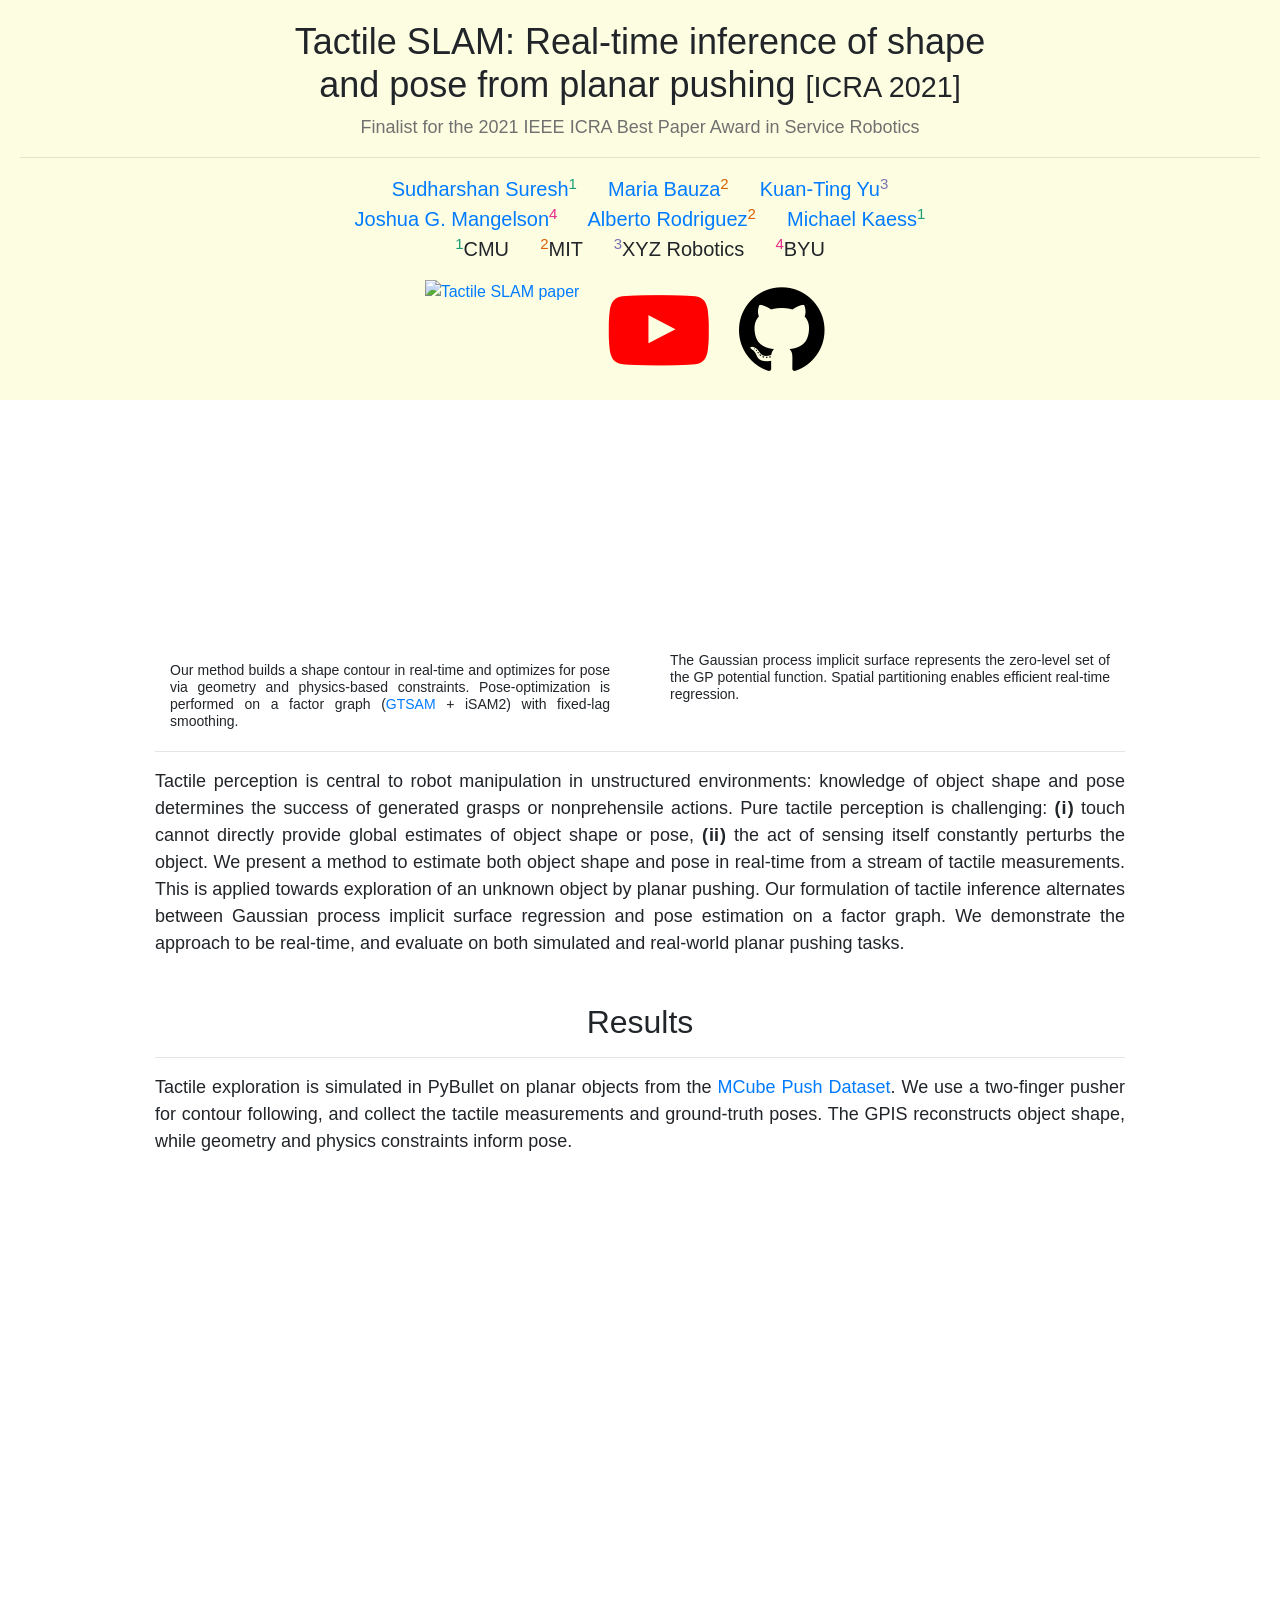
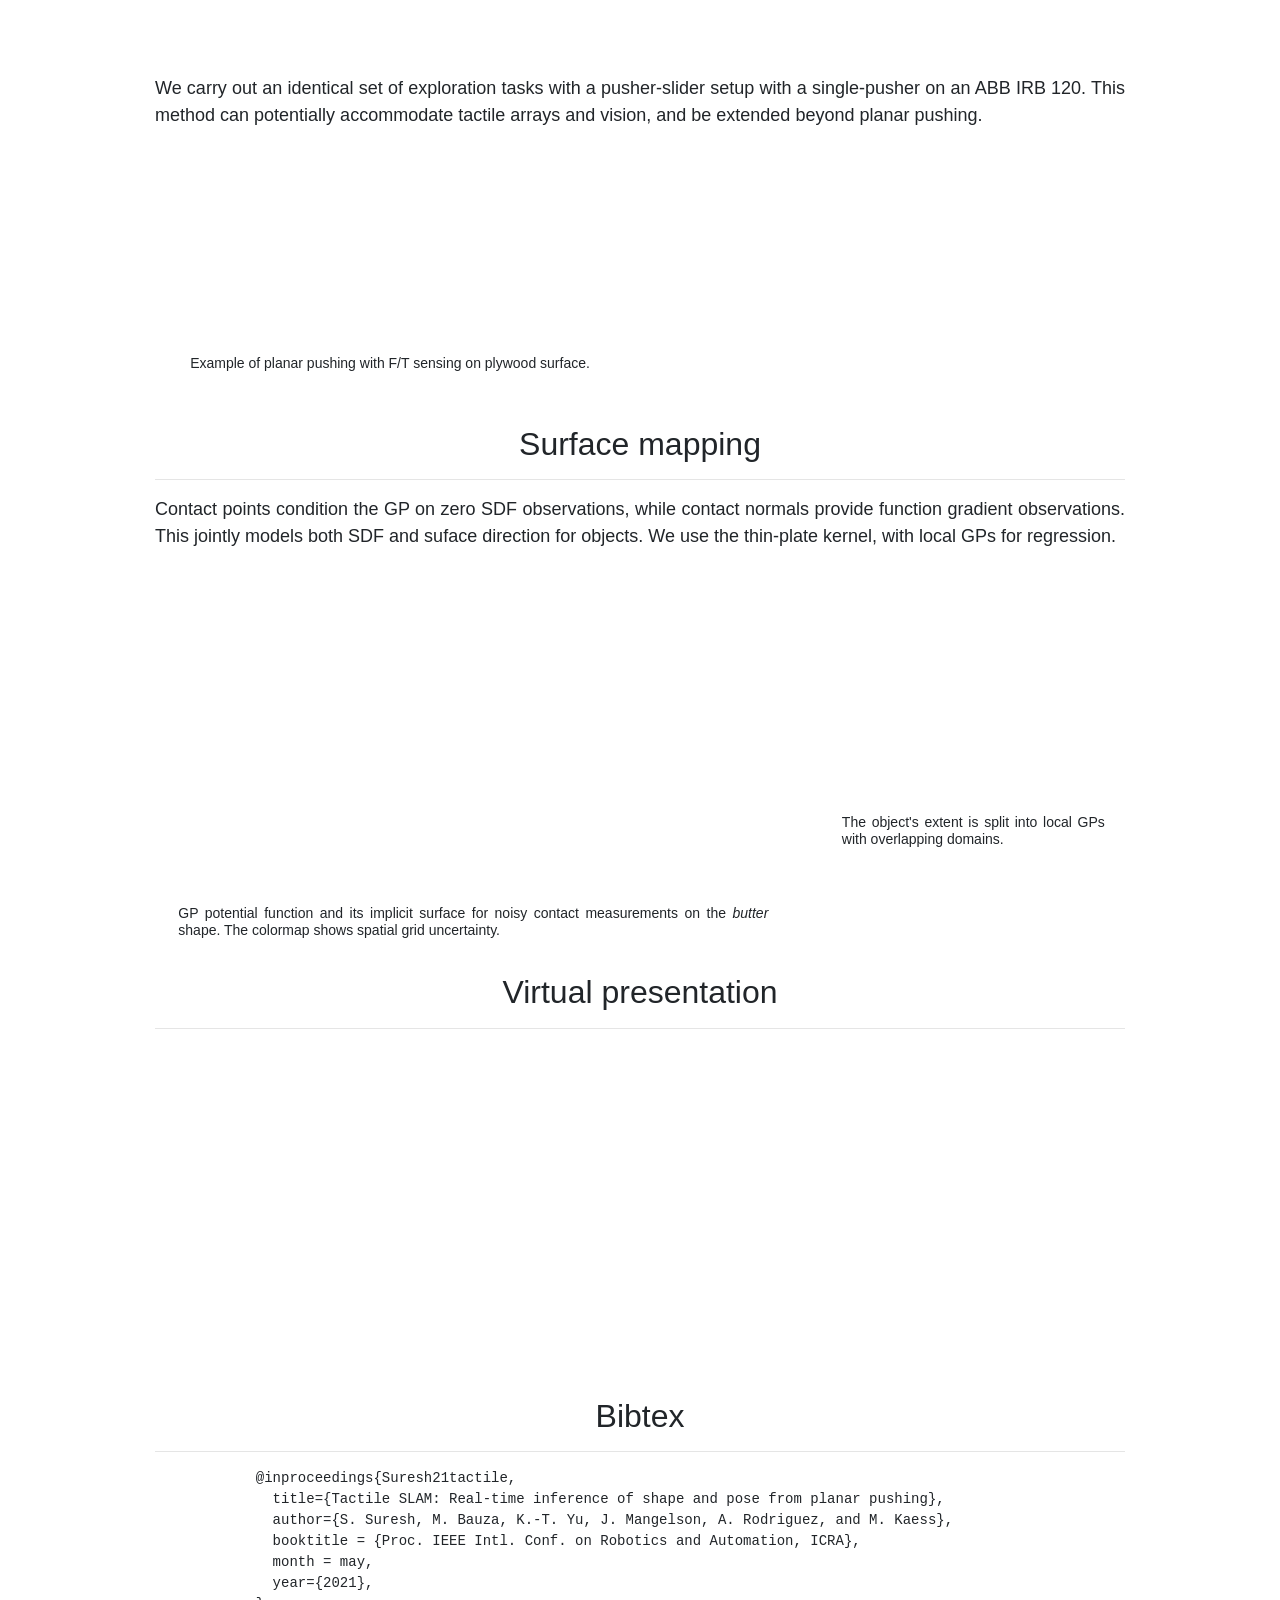
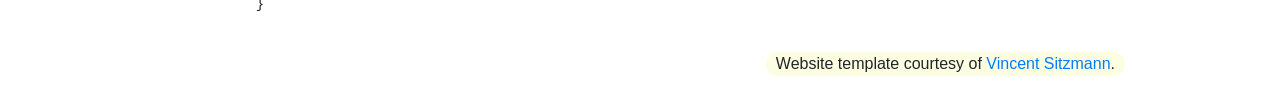
==== shape-map/index.html @ 570a45e3 "working on shape map website" ====
<!DOCTYPE html>
<html lang="en">
    
<!-- remove after done debugging!!!! -->
<!-- <meta http-equiv="refresh" content="1" > -->
<!-- remove after done debugging!!!! -->
<head>
    <meta charset="utf-8">
    <meta http-equiv="X-UA-Compatible" content="IE=edge">
    <meta name="viewport" content="width=device-width, initial-scale=1">
    <meta name="description"
          content="Tactile SLAM: Real-time inference of shape and pose from planar pushing">
    <meta name="author" content="Sudharshan Suresh, Maria Bauza, Kuan-Ting Yu, Joshua G Mangelson, Alberto Rodriguez, Michael Kaess">

    <title>Tactile SLAM: Real-time inference of shape <br/> and pose from planar pushing</title>

    <!-- Bootstrap core CSS -->
    <link rel="stylesheet" href="https://maxcdn.bootstrapcdn.com/bootstrap/4.0.0/css/bootstrap.min.css"
          integrity="sha384-Gn5384xqQ1aoWXA+058RXPxPg6fy4IWvTNh0E263XmFcJlSAwiGgFAW/dAiS6JXm" crossorigin="anonymous">

    <!-- Custom styles for this template -->
    <link href="style_tweaks.css" rel="stylesheet">
    <!-- Load logo stylesheets --> 
    <link rel="stylesheet" href="https://cdnjs.cloudflare.com/ajax/libs/font-awesome/4.7.0/css/font-awesome.min.css">
</head>

<body>
<div class="jumbotron jumbotron-fluid">
    <div class="container"></div>
    <h2>Tactile SLAM: Real-time inference of shape <br/> and pose from planar pushing <small>[ICRA 2021]</small></h2>
    <h2> <small> </small></h2>
    <p align="center">
        <font size="4"><font color=#707070>Finalist for the 2021 IEEE ICRA Best Paper Award in Service Robotics</font>  </font>
      </p>
    <hr>
    <p class="authors">
        <a href="http://www.cs.cmu.edu/~sudhars1/"> Sudharshan Suresh<sup><span style="color:#1b9e77">1</span></sup></a> &emsp;
        <a href="http://web.mit.edu/bauza/www/"> Maria Bauza<sup><span style="color:#d95f02">2</span></sup></a> &emsp;
        <a href="https://people.csail.mit.edu/peterkty/"> Kuan-Ting Yu<sup><span style="color:#7570b3">3</span></sup></a> <br>
        <a href="https://ece.byu.edu/directory/josh-mangelson"> Joshua G. Mangelson<sup><span style="color:#e7298a">4</span></sup></a> &emsp;
        <a href="https://meche.mit.edu/people/faculty/ALBERTOR@MIT.EDU"> Alberto Rodriguez<sup><span style="color:#d95f02">2</span></sup></a> &emsp;
        <a href="(http://www.cs.cmu.edu/~kaess/"> Michael Kaess<sup><span style="color:#1b9e77">1</span></sup></a>
        <br>
        <sup><span style="color:#1b9e77">1</span></sup>CMU &emsp; <sup><span style="color:#d95f02">2</span></sup>MIT &emsp; <sup><span style="color:#7570b3">3</span></sup>XYZ Robotics &emsp; <sup><span style="color:#e7298a">4</span></sup>BYU
    </p>
    <!-- Preamble: Paper sprite, youtube link, and code link -->
    <div class="btn-group" role="group" aria-label="Top menu">
        <a href="https://arxiv.org/abs/2011.07044" title="Paper" target="_blank">
        <img src="https://drive.google.com/uc?export=download&id=1rITrdnnXYSGmLQeQiPqD73hQE38DTWJv" alt="Tactile SLAM paper" height="100" align="left" style="margin: 0px 30px 0px 0px"/>
        </a>
    
        <a href="https://youtu.be/77VnwArHOhk" title="YouTube video" target="_blank">
        <i class="fa fa-youtube-play" style="font-size:100px;color:red; margin: 0px 30px 0px 0px" ></i>
        </a>
    
        <a href="https://github.com/suddhu/gpis-touch-public" title="Github repo" target="_blank">
        <i class="fa fa-github" style="font-size:100px;color:black; margin: 0px 30px 0px 0px" aria-hidden="true"></i>
        </a>
    </div>
</div>

<div class="container">
    <a href="#intro"></a>
    <div class="row align-items-center">
        <div class="col-md-6 padding-0">
            <video width="90%" autoplay muted loop class="center">
                <source src="media/fac_graph_animation.m4v" type='video/mp4'>
            </video>
            <div class="caption center">
                Our method builds a shape contour in real-time and optimizes for pose via geometry and physics-based constraints. Pose-optimization is performed on a factor graph (<a href="https://gtsam.org/" title="GTSAM" target="_blank">GTSAM</a> + iSAM2) with fixed-lag smoothing. 
            </div>
        </div>
        <div class="col-md-6 padding-0">
            <video width="75%" autoplay muted loop class="center">
                <source src="media/gpis_animation.mp4" type='video/mp4'>
            </video>
            <div class="caption center">
                The Gaussian process implicit surface represents the zero-level set of the GP potential function. Spatial partitioning enables efficient real-time regression.
            </div>
        </div>
    </div>
    <hr>
    <p>
        Tactile perception is central to robot manipulation in unstructured environments: knowledge of object shape and pose determines the success of generated grasps or nonprehensile actions.
        Pure tactile perception is challenging: <b>(&#8202;i&#8202;)</b> touch cannot directly provide global estimates of object shape or pose, <b>(&#8202;ii&#8202;)</b> the act of sensing itself constantly perturbs the object. We present a method to estimate both object shape and pose in real-time from a stream of tactile measurements. This is applied towards exploration of an unknown object by planar pushing. Our formulation of tactile inference alternates between Gaussian process implicit surface regression and pose estimation on a factor graph. We demonstrate the approach to be real-time, and evaluate on both simulated and real-world planar pushing tasks.
    </p>

    <a href="#results"></a>
    <div class="section">
        <h2>Results</h2>
        <hr>

        <p>
            Tactile exploration is simulated in PyBullet on planar objects from the <a href="http://web.mit.edu/mcube/push-dataset/" title="Push dataset" target="_blank">MCube Push Dataset</a>. We use a two-finger pusher for contour following, and collect the tactile measurements and ground-truth poses. The GPIS reconstructs object shape, while geometry and physics constraints inform pose. 
        </p>
        <div class="container">
            <div class="row align-items-center hover-box">
                <video width="99%" onmouseover="this.play()" onmouseout="this.pause()" muted loop class="hover-video">
                <source src="media/sim-experiments.mp4" type='video/mp4'>
                </video>
            </div>
        </div>

        <br>
        <p>
            We carry out an identical set of exploration tasks with a pusher-slider setup with a single-pusher on an ABB IRB 120. This method can potentially accommodate tactile arrays and vision, and be extended beyond planar pushing. 
        </p>

        <div class="row align-items-center">
            <div class="col-md-6 padding-0">
                <video width="75%" muted autoplay loop class="center">
                    <source src="media/real-setup.mp4" type='video/mp4'>
                </video>
                <div class="caption center" align="center">
                    Example of planar pushing with F/T sensing on plywood surface. 
                </div>
            </div>
            <div class="col-md-6 padding-0 hover-box">
                <video width="100%" onmouseover="this.play()" onmouseout="this.pause()"  muted loop class="center hover-video">
                    <source src="media/rect-real-data-result.mp4" type='video/mp4'>
                </video>
            </div>
        </div>

    </div>

    <a href="#mapping"></a>
    <div class="section">
        <h2>Surface mapping</h2>
        <hr>
        <p>
            Contact points condition the GP on zero SDF observations, while contact normals provide function gradient observations. This jointly models both SDF and suface direction for objects. We use the thin-plate kernel, with local GPs for regression. 
        </p>
        <div class="row align-items-center">
            <div class="col-md-8 padding-0 hover-box">
                <video width="100%" onmouseover="this.play()" onmouseout="this.pause()"  muted loop class="center hover-video">
                    <source src="media/butter_horizontal.mp4" type='video/mp4'>
                </video>
                <div class="caption center">
                    GP potential function and its implicit surface for noisy contact measurements on the <i>butter</i> shape. The colormap shows spatial grid uncertainty. 
                </div>
            </div>
            <div class="col-md-4 padding-10">
                <video width="100%" muted autoplay loop class="center">
                    <source src="media/local_gp_animation.m4v" type='video/mp4'>
                </video>
                <div class="caption center">
                    The object's extent is split into local GPs with overlapping domains.
                </div>
            </div>
        </div>
    </div>
    
    <a href="#video"></a>
    <div class="section">
        <h2>Virtual presentation</h2>
        <hr>
        <div align="center">
            <iframe width="560" height="315" src="https://www.youtube.com/embed/77VnwArHOhk" title="YouTube video player" frameborder="0" allow="accelerometer; autoplay; clipboard-write; encrypted-media; gyroscope; picture-in-picture" allowfullscreen></iframe>
        </div>
    </div>  

    <a href="#bib"></a>
    <div class="section">
        <h2>Bibtex</h2>
        <hr>
        <pre>
            @inproceedings{Suresh21tactile,
              title={Tactile SLAM: Real-time inference of shape and pose from planar pushing}, 
              author={S. Suresh, M. Bauza, K.-T. Yu, J. Mangelson, A. Rodriguez, and M. Kaess},
              booktitle = {Proc. IEEE Intl. Conf. on Robotics and Automation, ICRA},
              month = may,
              year={2021},
            }
        </pre>
    </div>

    <footer>
        Website template courtesy of <a href="http://web.stanford.edu/~sitzmann/">Vincent Sitzmann</a>.
    </footer>
    <p>&nbsp;</p> 
</div>


<!-- https://getbootstrap.com/docs/4.5/getting-started/introduction/ -->
<script src="https://code.jquery.com/jquery-3.5.1.slim.min.js"
        integrity="sha384-DfXdz2htPH0lsSSs5nCTpuj/zy4C+OGpamoFVy38MVBnE+IbbVYUew+OrCXaRkfj"
        crossorigin="anonymous"></script>
<script src="https://cdn.jsdelivr.net/npm/popper.js@1.16.0/dist/umd/popper.min.js"
        integrity="sha384-Q6E9RHvbIyZFJoft+2mJbHaEWldlvI9IOYy5n3zV9zzTtmI3UksdQRVvoxMfooAo"
        crossorigin="anonymous"></script>
<script src="https://stackpath.bootstrapcdn.com/bootstrap/4.5.0/js/bootstrap.min.js"
        integrity="sha384-OgVRvuATP1z7JjHLkuOU7Xw704+h835Lr+6QL9UvYjZE3Ipu6Tp75j7Bh/kR0JKI"
        crossorigin="anonymous"></script>

</body>
</html>
---- shape-map/style_tweaks.css ----
/*
 * Style tweaks
 * --------------------------------------------------
 */
 html,
 body {
   overflow-x: hidden;  /*Prevent scroll on narrow devices */
   padding-top: 0px;
     text-align: justify;
 }
 footer {
   padding: 0px 10px 0px 10px;
   font-size: 16px;
   float: right;
   background-color:#fdfee1 !important;
   border-radius: 25px;
 }
 
 .authors {
   font-size: 20px;
 }

 .container {
   max-width: 1000px;
 }
 p {
   font-size: 18px;
 }
 
 li {
   font-size: 16px;
 }
 
 h2 {
     text-align: center;
     align: center;
 }
 
 .jumbotron{
     text-align: center;
     padding: 20px;
     background-color:#fdfee1 !important;
 }
 
 .btn {
     font-size: 18px;
 }
 
 .btn-disabled {
     background-color: #f4f4f4;
 }
 
 .jumbotron h2 {
   font-size: 36px;
 }
 
 .section {
   padding-top: 30px;
 }
 
 .center{
   display: block;
   margin-left: auto;
   margin-right: auto;
 }
 
 .vcontainer {
     position: relative;
     width: 100%;
     height: 0;
     padding-bottom: 56.25%;
 }
 .video {
     position: absolute;
     top: 0;
     left: 0;
     width: 100%;
     height: 100%;
 }
 
 .caption {
   padding:5px;
   width:90%;
   font-size:14px;
   line-height: 1.2em;
 }
 
  /* without hover */
 .hover-video {
  opacity: 0.5;
  transition: opacity .5s ease-out;
  -moz-transition: opacity .5s ease-out;
  -webkit-transition: opacity .5s ease-out;
  -o-transition: opacity .5s ease-out;
 }

  /* on hover behavior */
 .hover-video:hover {
  cursor: pointer;
  opacity: 1;
  transition: opacity .5s ease-out;
  -moz-transition: opacity .5s ease-out;
  -webkit-transition: opacity .5s ease-out;
  -o-transition: opacity .5s ease-out;
}

/* border on element hover */
.hover-box:hover {
    outline:1px solid black;
}
 
 .canvas-row canvas {
   max-width:100%;
 }
 
 .padding-0{
     padding-right:0;
     padding-left:0;
 }
 
 .padding-10{
  padding-right:10;
  padding-left:10;
}

 .vspace-top {
     margin-top: 30px;
 }
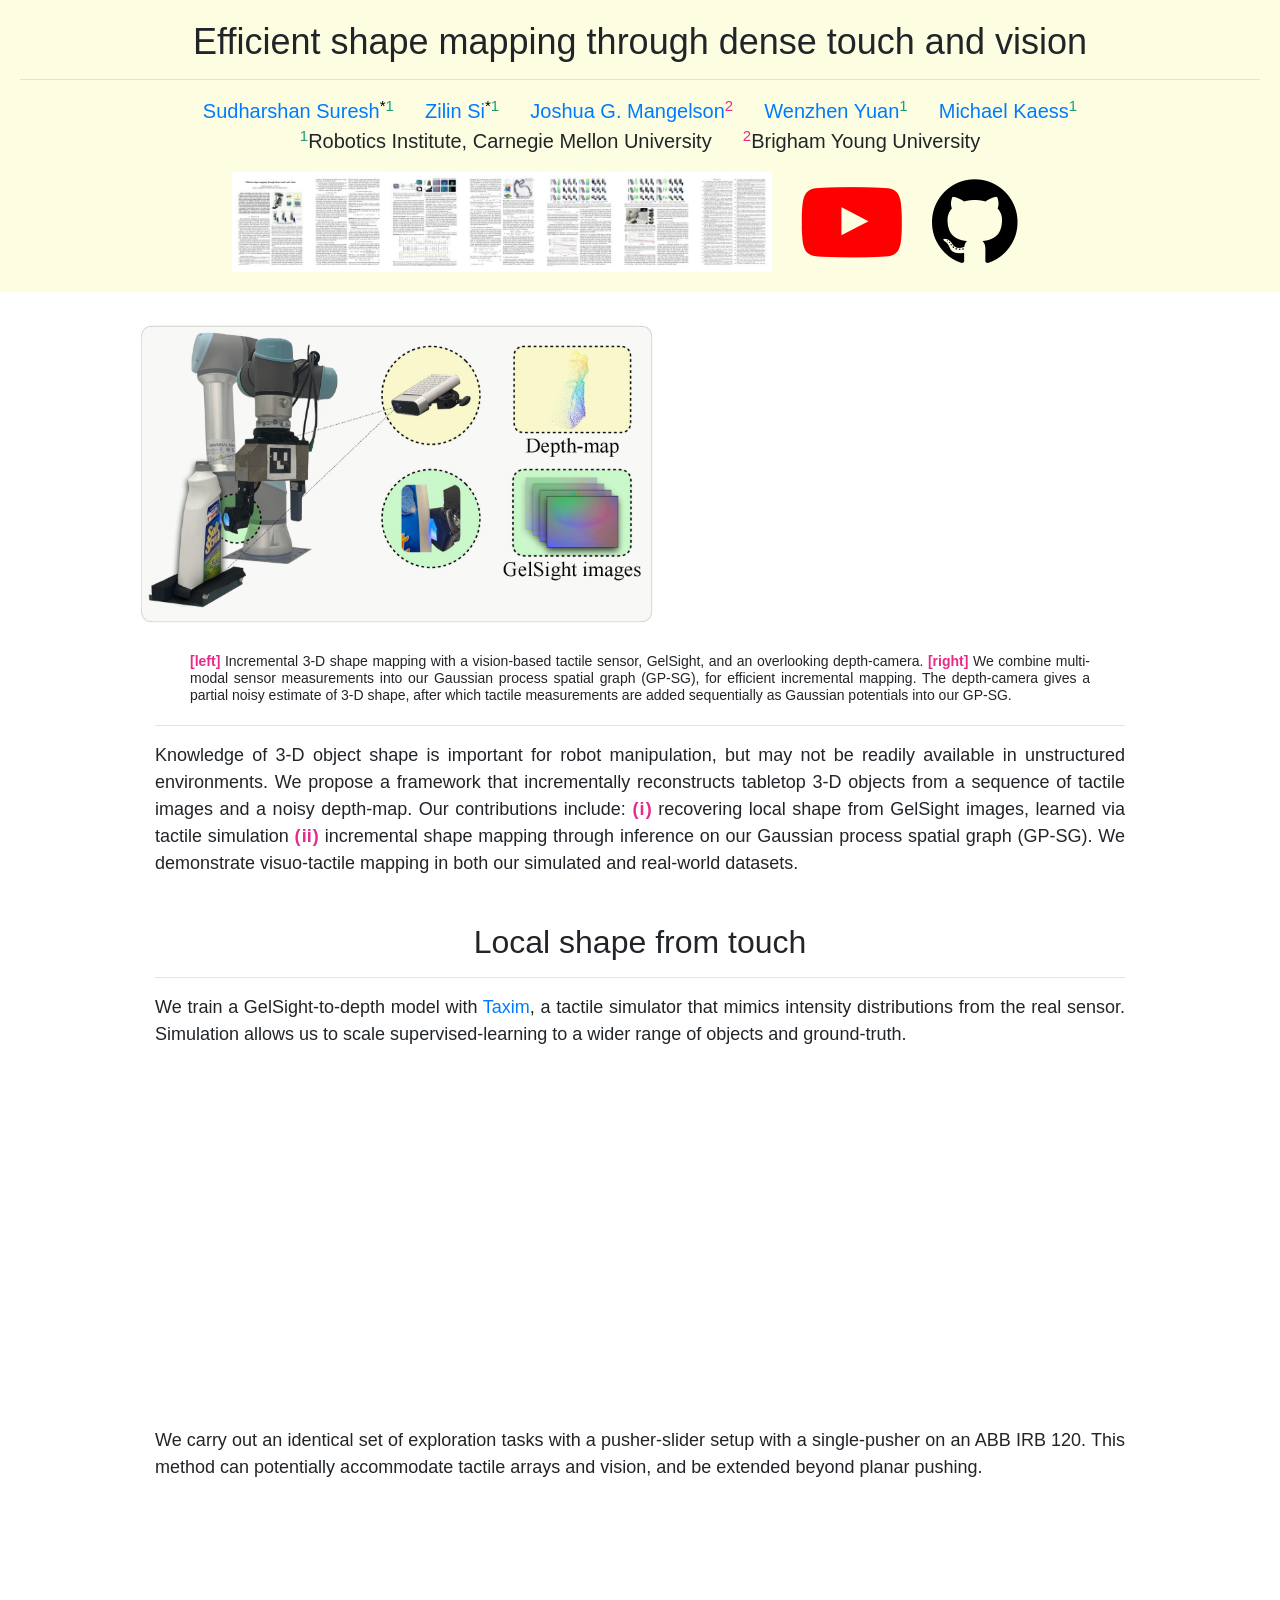
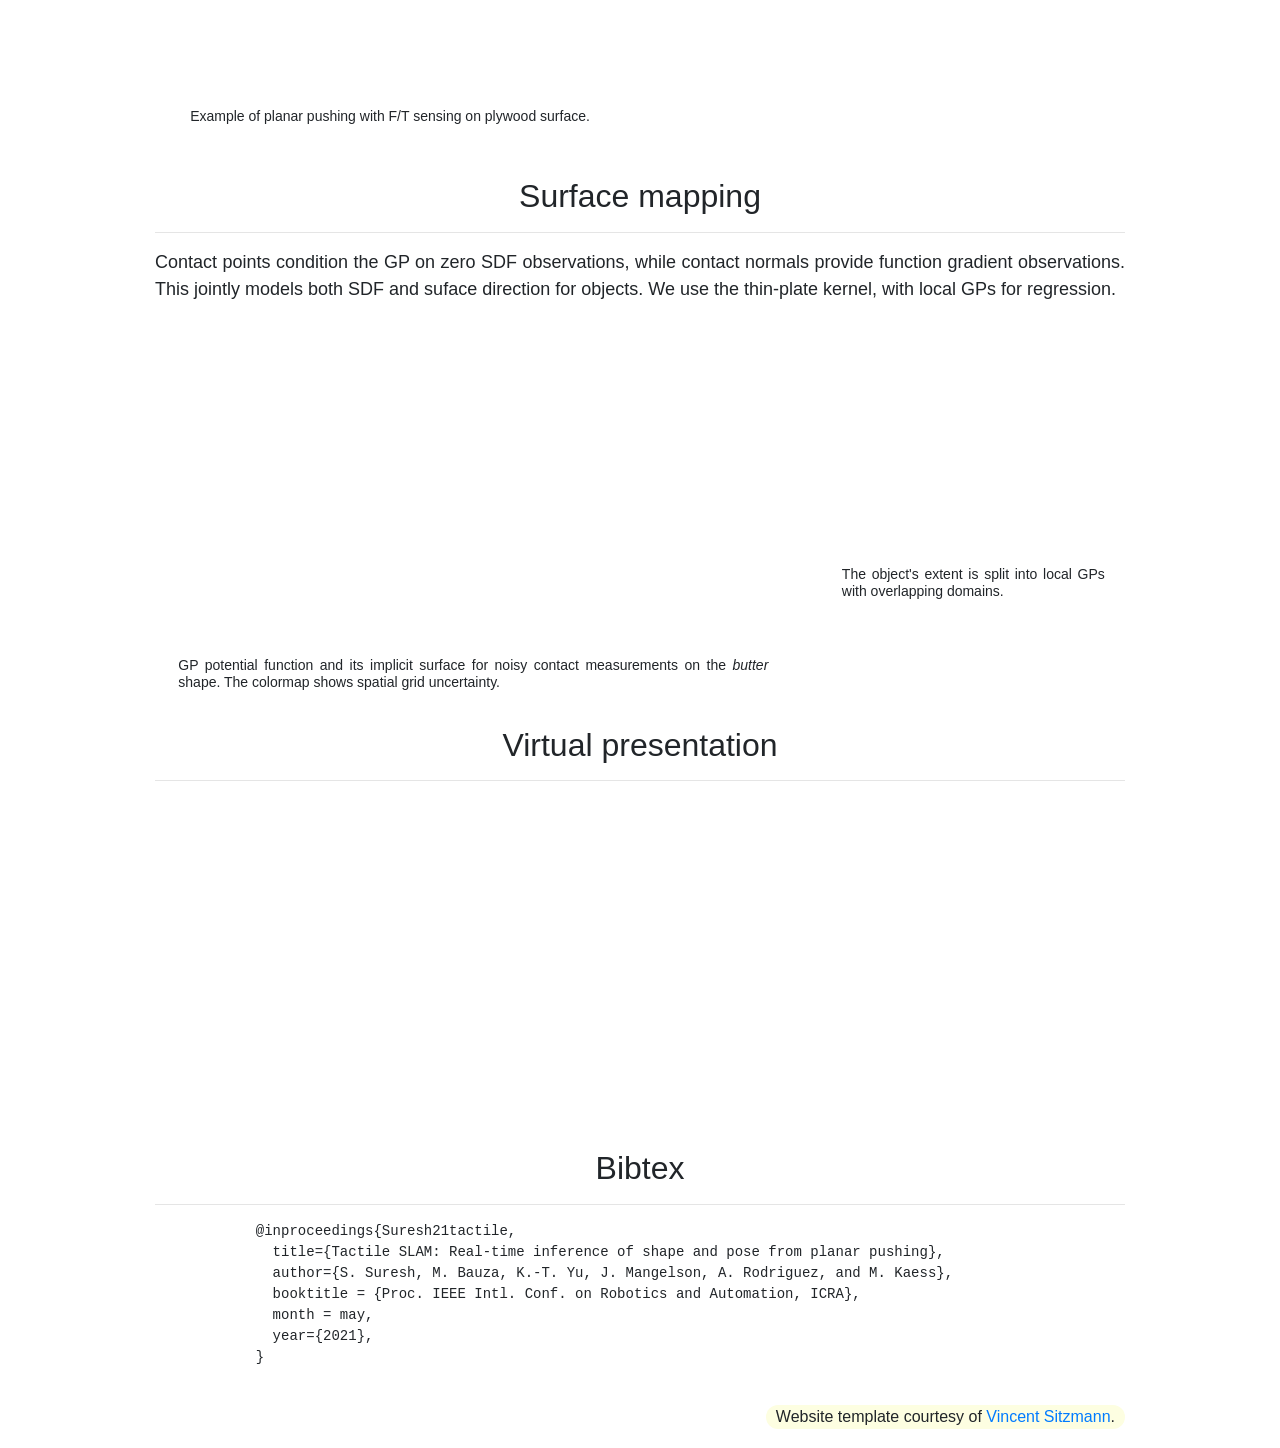
==== commit b96cbc74: "shap-map web in progress" ====
--- a/shape-map/index.html
+++ b/shape-map/index.html
@@ -9,10 +9,10 @@
     <meta http-equiv="X-UA-Compatible" content="IE=edge">
     <meta name="viewport" content="width=device-width, initial-scale=1">
     <meta name="description"
-          content="Tactile SLAM: Real-time inference of shape and pose from planar pushing">
+          content="Efficient shape mapping through dense touch and vision">
     <meta name="author" content="Sudharshan Suresh, Maria Bauza, Kuan-Ting Yu, Joshua G Mangelson, Alberto Rodriguez, Michael Kaess">
 
-    <title>Tactile SLAM: Real-time inference of shape <br/> and pose from planar pushing</title>
+    <title>Efficient shape mapping through dense touch and vision</title>
 
     <!-- Bootstrap core CSS -->
     <link rel="stylesheet" href="https://maxcdn.bootstrapcdn.com/bootstrap/4.0.0/css/bootstrap.min.css"
@@ -27,33 +27,30 @@
 <body>
 <div class="jumbotron jumbotron-fluid">
     <div class="container"></div>
-    <h2>Tactile SLAM: Real-time inference of shape <br/> and pose from planar pushing <small>[ICRA 2021]</small></h2>
+    <h2>Efficient shape mapping through dense touch and vision</h2>
     <h2> <small> </small></h2>
-    <p align="center">
-        <font size="4"><font color=#707070>Finalist for the 2021 IEEE ICRA Best Paper Award in Service Robotics</font>  </font>
-      </p>
     <hr>
     <p class="authors">
-        <a href="http://www.cs.cmu.edu/~sudhars1/"> Sudharshan Suresh<sup><span style="color:#1b9e77">1</span></sup></a> &emsp;
-        <a href="http://web.mit.edu/bauza/www/"> Maria Bauza<sup><span style="color:#d95f02">2</span></sup></a> &emsp;
-        <a href="https://people.csail.mit.edu/peterkty/"> Kuan-Ting Yu<sup><span style="color:#7570b3">3</span></sup></a> <br>
-        <a href="https://ece.byu.edu/directory/josh-mangelson"> Joshua G. Mangelson<sup><span style="color:#e7298a">4</span></sup></a> &emsp;
-        <a href="https://meche.mit.edu/people/faculty/ALBERTOR@MIT.EDU"> Alberto Rodriguez<sup><span style="color:#d95f02">2</span></sup></a> &emsp;
+        <a href="http://www.cs.cmu.edu/~sudhars1/"> Sudharshan Suresh<sup><span style="color:#000000">*</span><span style="color:#1b9e77">1</span></sup></a> &emsp;
+        <a href="http://web.mit.edu/bauza/www/"> Zilin Si<sup><span style="color:#000000">*</span><span style="color:#1b9e77">1</span></sup></a> &emsp;
+        <a href="https://ece.byu.edu/directory/josh-mangelson"> Joshua G. Mangelson<sup><span style="color:#e7298a">2</span></sup></a> &emsp;
+        <a href="https://meche.mit.edu/people/faculty/ALBERTOR@MIT.EDU"> Wenzhen Yuan<sup><span style="color:#1b9e77">1</span></sup></a> &emsp;
         <a href="(http://www.cs.cmu.edu/~kaess/"> Michael Kaess<sup><span style="color:#1b9e77">1</span></sup></a>
         <br>
-        <sup><span style="color:#1b9e77">1</span></sup>CMU &emsp; <sup><span style="color:#d95f02">2</span></sup>MIT &emsp; <sup><span style="color:#7570b3">3</span></sup>XYZ Robotics &emsp; <sup><span style="color:#e7298a">4</span></sup>BYU
+        <sup><span style="color:#1b9e77">1</span></sup>Robotics Institute, Carnegie Mellon University &emsp;  <sup><span style="color:#e7298a">2</span></sup>Brigham Young University
+
     </p>
     <!-- Preamble: Paper sprite, youtube link, and code link -->
     <div class="btn-group" role="group" aria-label="Top menu">
-        <a href="https://arxiv.org/abs/2011.07044" title="Paper" target="_blank">
-        <img src="https://drive.google.com/uc?export=download&id=1rITrdnnXYSGmLQeQiPqD73hQE38DTWJv" alt="Tactile SLAM paper" height="100" align="left" style="margin: 0px 30px 0px 0px"/>
+        <a href="https://arxiv.org/abs/2109.09884" title="Paper" target="_blank">
+        <img src="media/shape-map.jpg" alt="Shape map paper" height="100" align="left" style="margin: 0px 30px 0px 0px"/>
         </a>
     
-        <a href="https://youtu.be/77VnwArHOhk" title="YouTube video" target="_blank">
+        <a href="https://youtu.be/nFaWtjanQXQ" title="YouTube video" target="_blank">
         <i class="fa fa-youtube-play" style="font-size:100px;color:red; margin: 0px 30px 0px 0px" ></i>
         </a>
     
-        <a href="https://github.com/suddhu/gpis-touch-public" title="Github repo" target="_blank">
+        <a href="" title="Github repo" target="_blank">
         <i class="fa fa-github" style="font-size:100px;color:black; margin: 0px 30px 0px 0px" aria-hidden="true"></i>
         </a>
     </div>
@@ -63,40 +60,37 @@
     <a href="#intro"></a>
     <div class="row align-items-center">
         <div class="col-md-6 padding-0">
-            <video width="90%" autoplay muted loop class="center">
-                <source src="media/fac_graph_animation.m4v" type='video/mp4'>
-            </video>
-            <div class="caption center">
-                Our method builds a shape contour in real-time and optimizes for pose via geometry and physics-based constraints. Pose-optimization is performed on a factor graph (<a href="https://gtsam.org/" title="GTSAM" target="_blank">GTSAM</a> + iSAM2) with fixed-lag smoothing. 
-            </div>
+        <img src="media/cover.jpg" alt="Shape map paper" height="300" align="center" style="margin: 0px 0px 0px 0px"/>
         </div>
         <div class="col-md-6 padding-0">
-            <video width="75%" autoplay muted loop class="center">
-                <source src="media/gpis_animation.mp4" type='video/mp4'>
+            <video width="60%" autoplay muted loop class="center">
+                <source src="media/cover.m4v" type='video/mp4'>
             </video>
-            <div class="caption center">
-                The Gaussian process implicit surface represents the zero-level set of the GP potential function. Spatial partitioning enables efficient real-time regression.
-            </div>
+        </div>
+    </div>
+    <br>
+    <div class="row align-items-center">
+        <div class="caption center padding-0">
+            <span style="color:#e7298a"><b>[left]</b></span> Incremental 3-D shape mapping with a vision-based tactile sensor, GelSight, and an overlooking depth-camera. <span style="color:#e7298a"><b>[right]</b></span> We combine multi-modal sensor measurements into our Gaussian process spatial graph (GP-SG), for efficient incremental mapping. The depth-camera gives a partial noisy estimate of 3-D shape, after which tactile measurements are added sequentially as Gaussian potentials into our GP-SG.
         </div>
     </div>
     <hr>
     <p>
-        Tactile perception is central to robot manipulation in unstructured environments: knowledge of object shape and pose determines the success of generated grasps or nonprehensile actions.
-        Pure tactile perception is challenging: <b>(&#8202;i&#8202;)</b> touch cannot directly provide global estimates of object shape or pose, <b>(&#8202;ii&#8202;)</b> the act of sensing itself constantly perturbs the object. We present a method to estimate both object shape and pose in real-time from a stream of tactile measurements. This is applied towards exploration of an unknown object by planar pushing. Our formulation of tactile inference alternates between Gaussian process implicit surface regression and pose estimation on a factor graph. We demonstrate the approach to be real-time, and evaluate on both simulated and real-world planar pushing tasks.
+        Knowledge of 3-D object shape is important for robot manipulation, but may not be readily available in unstructured environments. We propose a framework that incrementally reconstructs tabletop 3-D objects from a sequence of tactile images and a noisy depth-map. Our contributions include: <span style="color:#e7298a"><b>(&#8202;i&#8202;)</b></span> recovering local shape from GelSight images, learned via tactile simulation <span style="color:#e7298a"><b>(&#8202;ii&#8202;)</b></span> incremental shape mapping through inference on our Gaussian process spatial graph (GP-SG). We demonstrate visuo-tactile mapping in both our simulated and real-world datasets. 
     </p>
 
-    <a href="#results"></a>
+    <a href="#localshape"></a>
     <div class="section">
-        <h2>Results</h2>
+        <h2>Local shape from touch</h2>
         <hr>
 
         <p>
-            Tactile exploration is simulated in PyBullet on planar objects from the <a href="http://web.mit.edu/mcube/push-dataset/" title="Push dataset" target="_blank">MCube Push Dataset</a>. We use a two-finger pusher for contour following, and collect the tactile measurements and ground-truth poses. The GPIS reconstructs object shape, while geometry and physics constraints inform pose. 
+            We train a GelSight-to-depth model with <a href="https://arxiv.org/abs/2109.04027">Taxim</a>, a tactile simulator that mimics intensity distributions from the real sensor. Simulation allows us to scale supervised-learning to a wider range of objects and ground-truth. 
         </p>
         <div class="container">
-            <div class="row align-items-center hover-box">
-                <video width="99%" onmouseover="this.play()" onmouseout="this.pause()" muted loop class="hover-video">
-                <source src="media/sim-experiments.mp4" type='video/mp4'>
+            <div class="row align-items-center">
+                <video width="70%" autoplay muted loop class="center">
+                <source src="media/tactile-flowchart.m4v" type='video/mp4'>
                 </video>
             </div>
         </div>
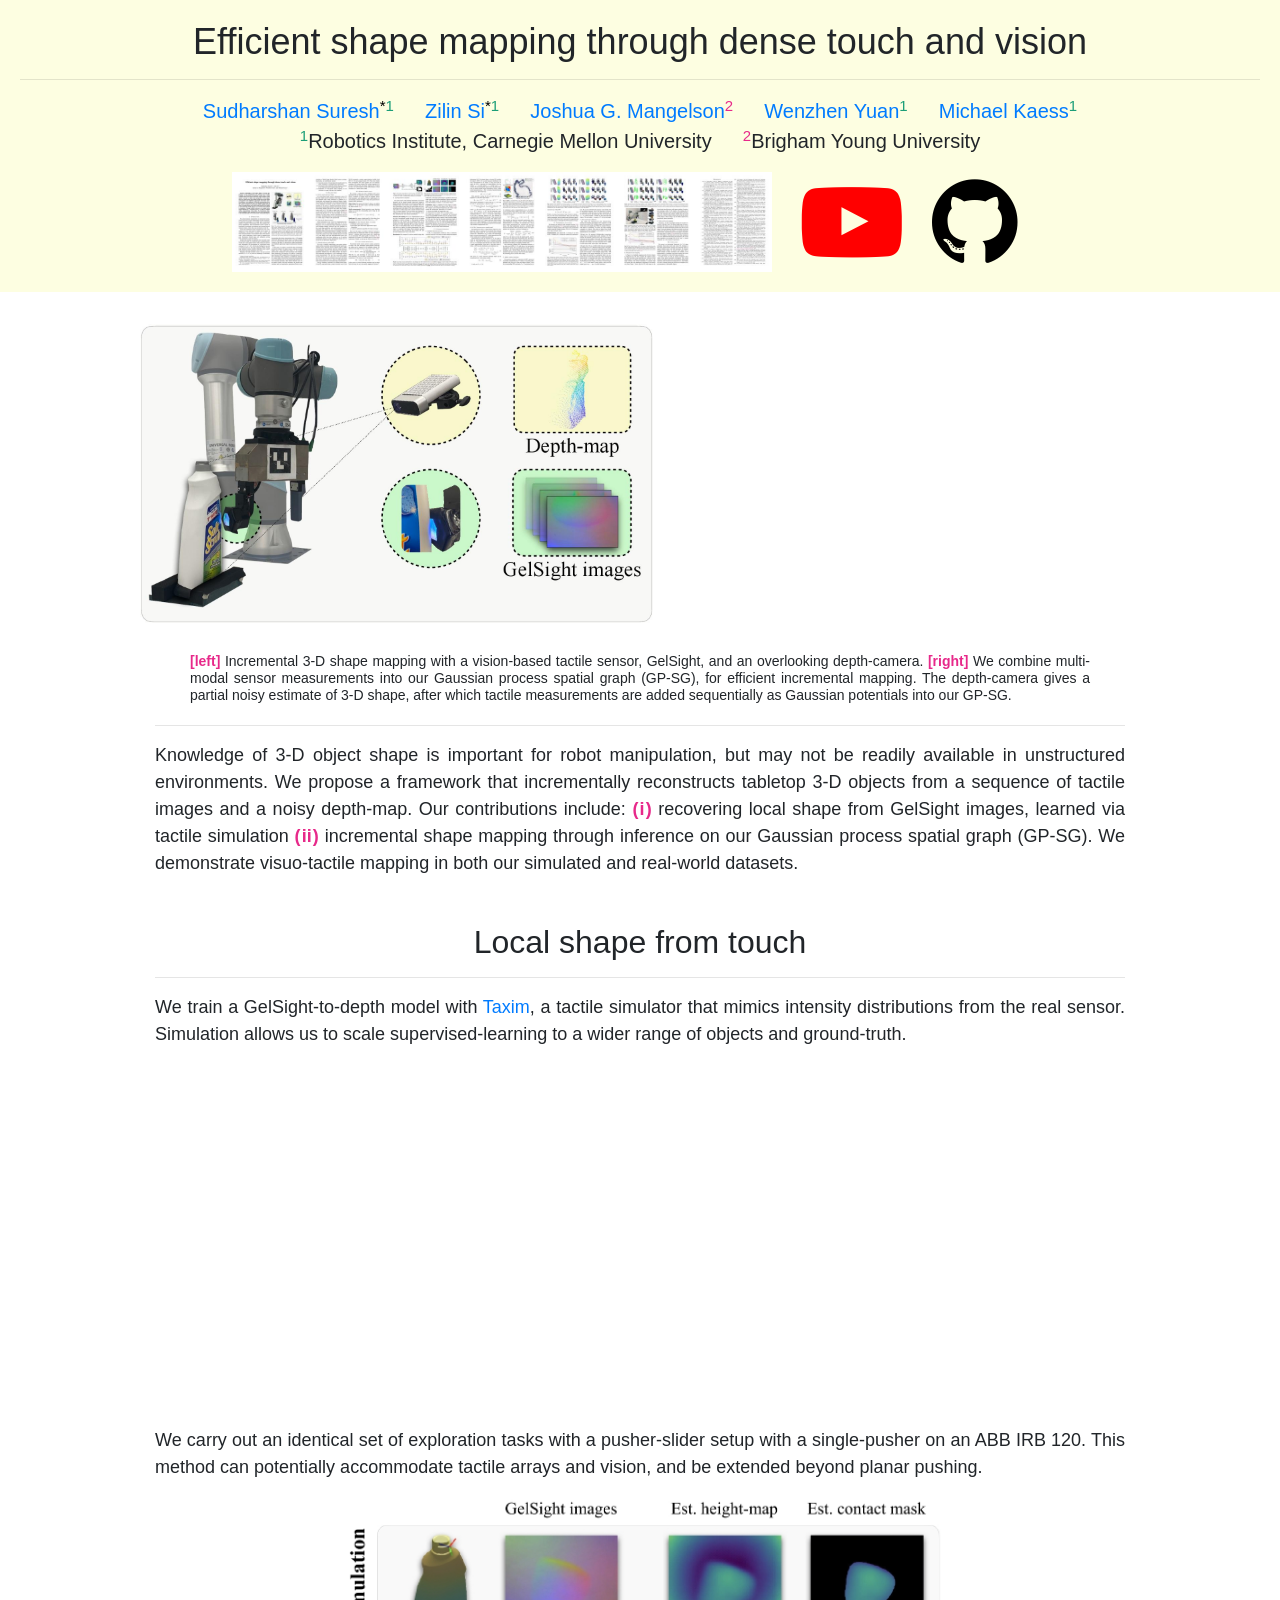
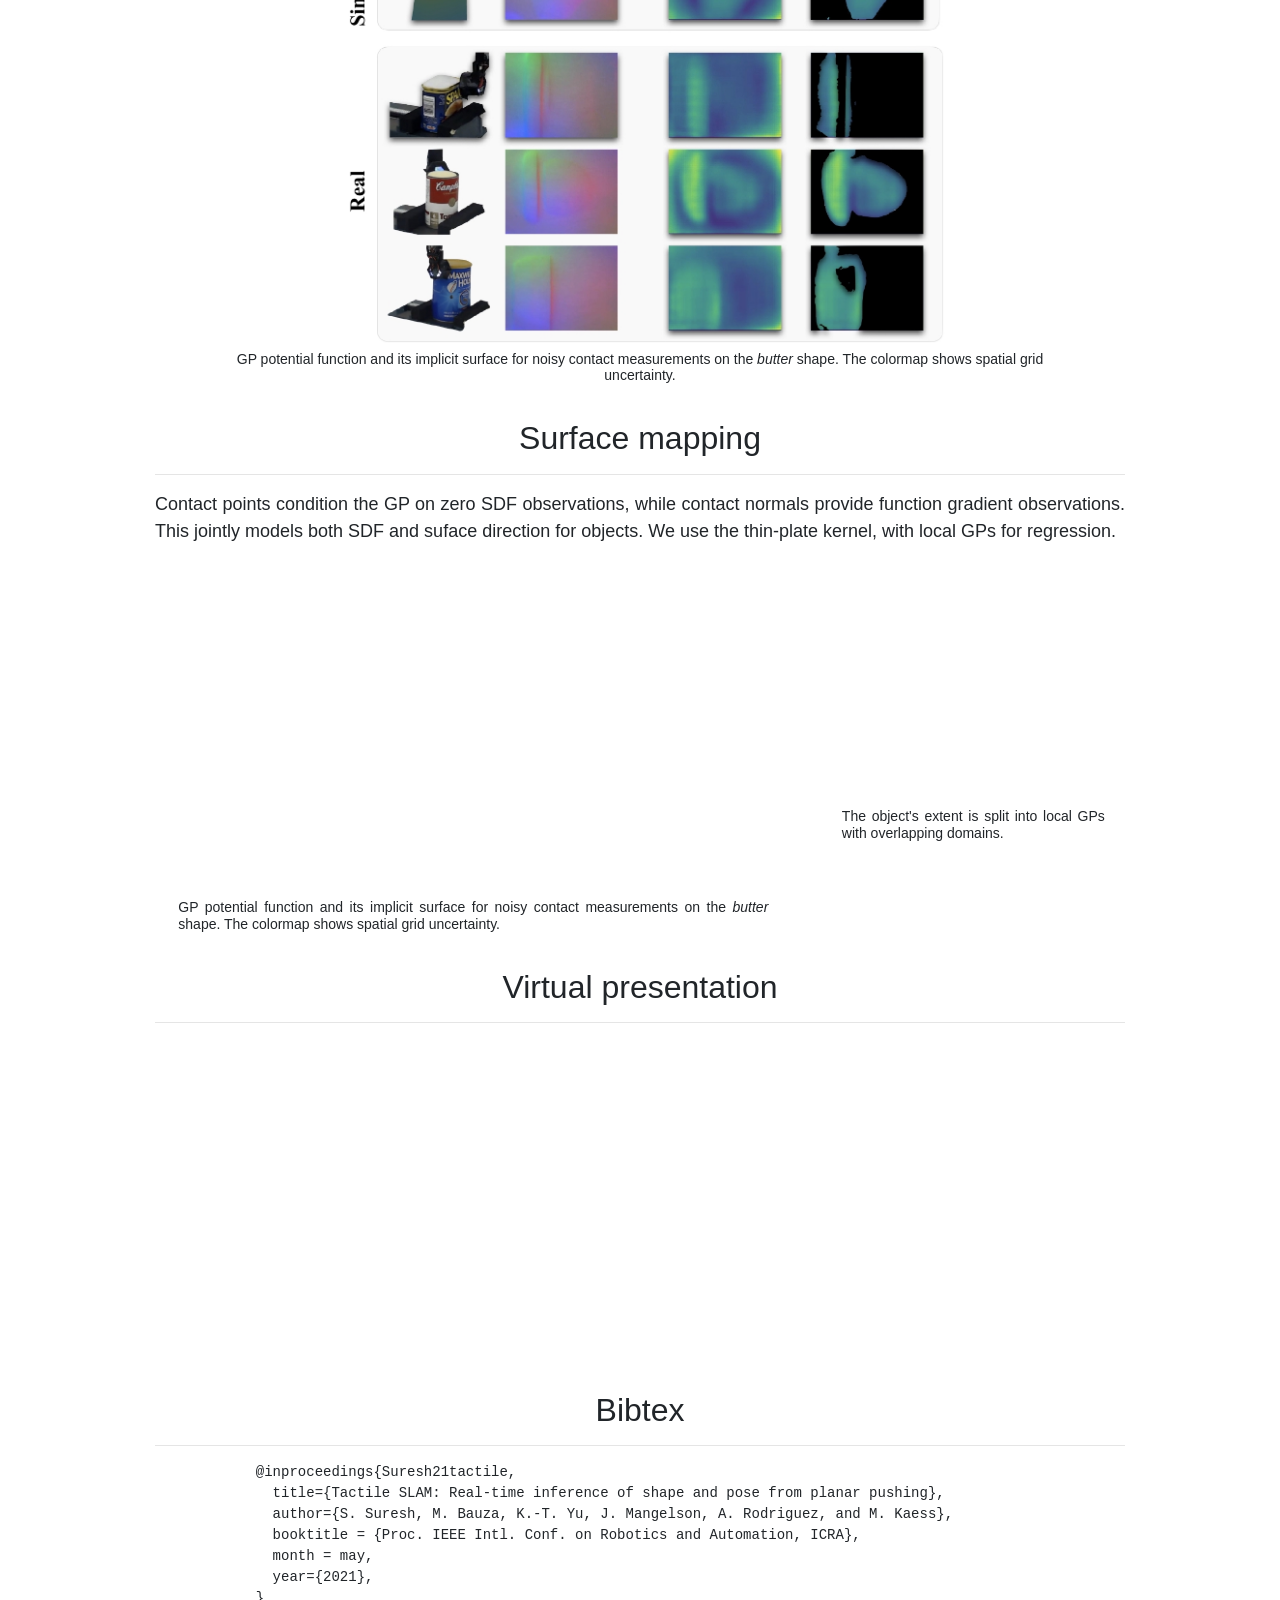
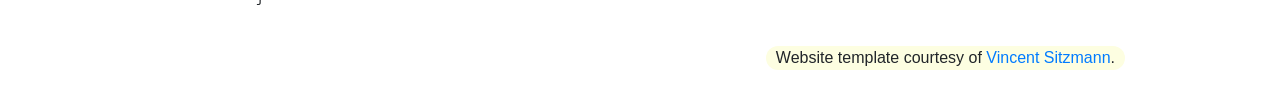
==== commit 2b4b1e50: "tactile results added" ====
--- a/shape-map/index.html
+++ b/shape-map/index.html
@@ -100,19 +100,12 @@
             We carry out an identical set of exploration tasks with a pusher-slider setup with a single-pusher on an ABB IRB 120. This method can potentially accommodate tactile arrays and vision, and be extended beyond planar pushing. 
         </p>
 
-        <div class="row align-items-center">
-            <div class="col-md-6 padding-0">
-                <video width="75%" muted autoplay loop class="center">
-                    <source src="media/real-setup.mp4" type='video/mp4'>
-                </video>
-                <div class="caption center" align="center">
-                    Example of planar pushing with F/T sensing on plywood surface. 
-                </div>
+        <div align="center">
+            <div class="col-md-8 padding-0">
+            <img src="media/tactile-results.jpg" alt="Shape map paper" align="center"  width="600" style="margin: 0px 30px 0px 30px"/>
             </div>
-            <div class="col-md-6 padding-0 hover-box">
-                <video width="100%" onmouseover="this.play()" onmouseout="this.pause()"  muted loop class="center hover-video">
-                    <source src="media/rect-real-data-result.mp4" type='video/mp4'>
-                </video>
+            <div class="caption center">
+                GP potential function and its implicit surface for noisy contact measurements on the <i>butter</i> shape. The colormap shows spatial grid uncertainty. 
             </div>
         </div>
 
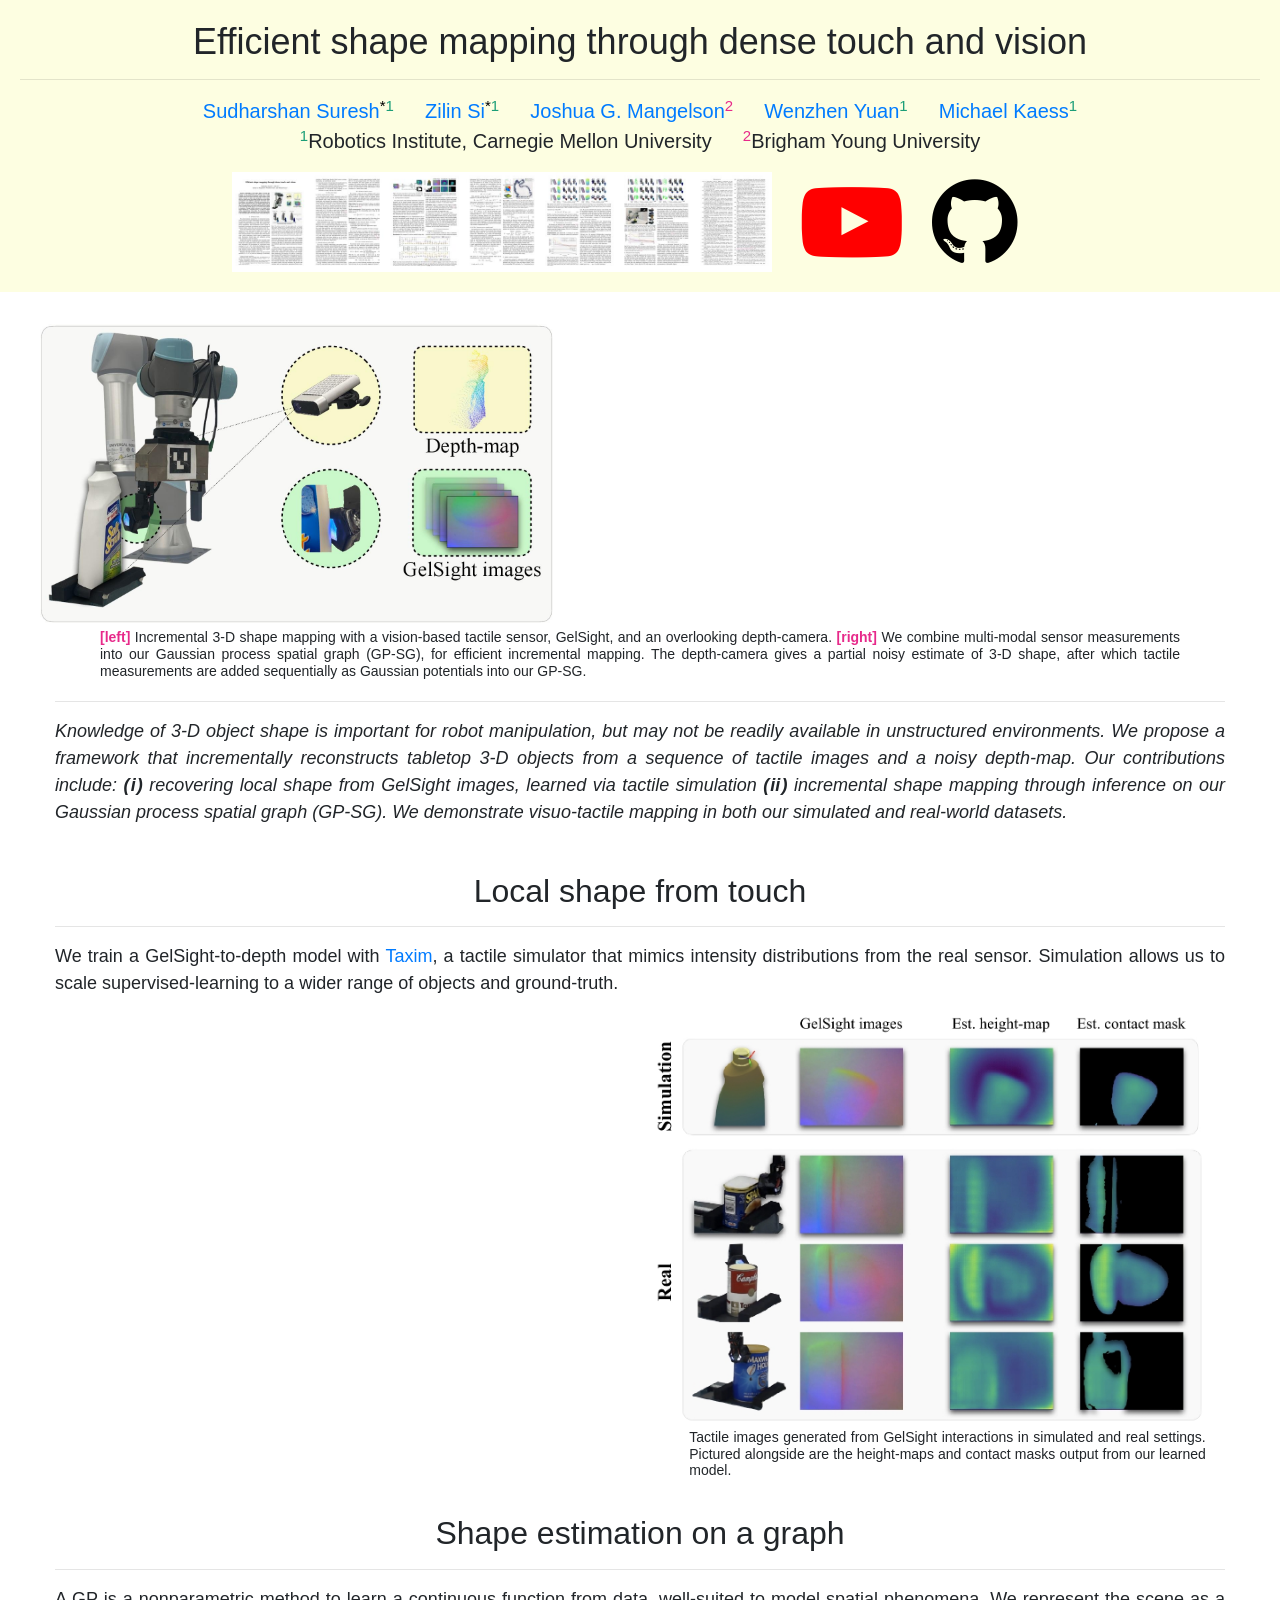
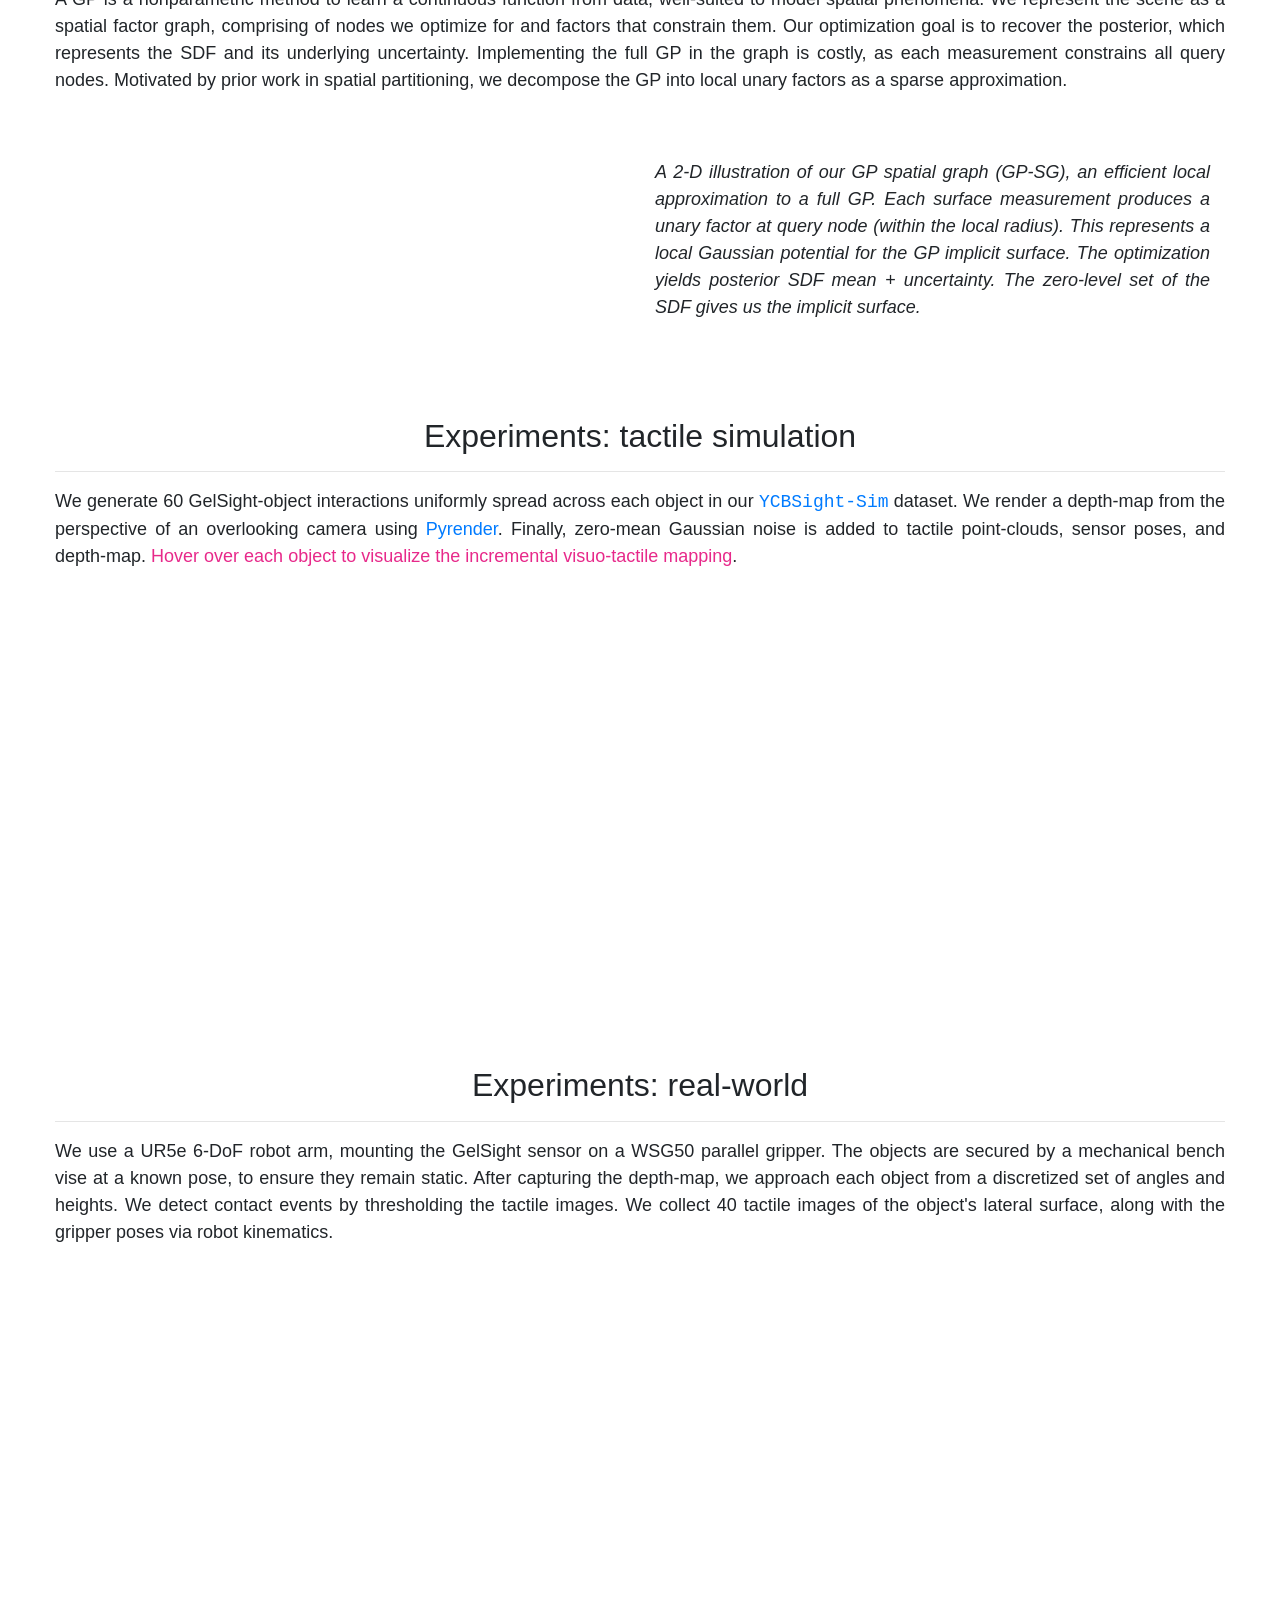
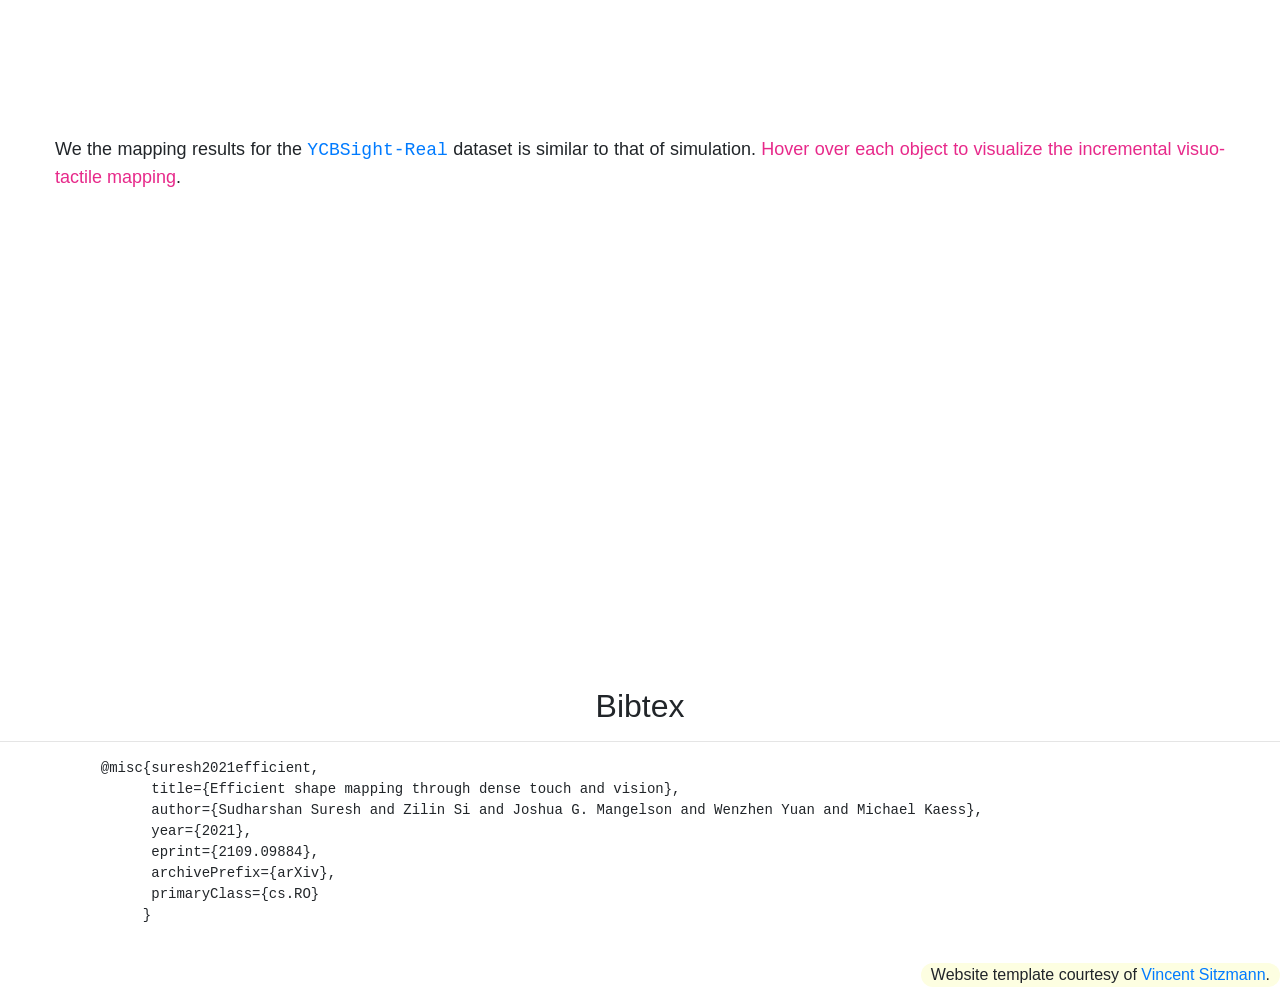
==== commit 1908d7b0: "shape mapping website updated" ====
--- a/shape-map/index.html
+++ b/shape-map/index.html
@@ -32,10 +32,10 @@
     <hr>
     <p class="authors">
         <a href="http://www.cs.cmu.edu/~sudhars1/"> Sudharshan Suresh<sup><span style="color:#000000">*</span><span style="color:#1b9e77">1</span></sup></a> &emsp;
-        <a href="http://web.mit.edu/bauza/www/"> Zilin Si<sup><span style="color:#000000">*</span><span style="color:#1b9e77">1</span></sup></a> &emsp;
+        <a href="https://si-lynnn.github.io/"> Zilin Si<sup><span style="color:#000000">*</span><span style="color:#1b9e77">1</span></sup></a> &emsp;
         <a href="https://ece.byu.edu/directory/josh-mangelson"> Joshua G. Mangelson<sup><span style="color:#e7298a">2</span></sup></a> &emsp;
-        <a href="https://meche.mit.edu/people/faculty/ALBERTOR@MIT.EDU"> Wenzhen Yuan<sup><span style="color:#1b9e77">1</span></sup></a> &emsp;
-        <a href="(http://www.cs.cmu.edu/~kaess/"> Michael Kaess<sup><span style="color:#1b9e77">1</span></sup></a>
+        <a href="http://robotouch.ri.cmu.edu/yuanwz/"> Wenzhen Yuan<sup><span style="color:#1b9e77">1</span></sup></a> &emsp;
+        <a href="http://www.cs.cmu.edu/~kaess/"> Michael Kaess<sup><span style="color:#1b9e77">1</span></sup></a>
         <br>
         <sup><span style="color:#1b9e77">1</span></sup>Robotics Institute, Carnegie Mellon University &emsp;  <sup><span style="color:#e7298a">2</span></sup>Brigham Young University
 
@@ -50,7 +50,7 @@
         <i class="fa fa-youtube-play" style="font-size:100px;color:red; margin: 0px 30px 0px 0px" ></i>
         </a>
     
-        <a href="" title="Github repo" target="_blank">
+        <a href="" title="Coming soon!">
         <i class="fa fa-github" style="font-size:100px;color:black; margin: 0px 30px 0px 0px" aria-hidden="true"></i>
         </a>
     </div>
@@ -68,7 +68,6 @@
             </video>
         </div>
     </div>
-    <br>
     <div class="row align-items-center">
         <div class="caption center padding-0">
             <span style="color:#e7298a"><b>[left]</b></span> Incremental 3-D shape mapping with a vision-based tactile sensor, GelSight, and an overlooking depth-camera. <span style="color:#e7298a"><b>[right]</b></span> We combine multi-modal sensor measurements into our Gaussian process spatial graph (GP-SG), for efficient incremental mapping. The depth-camera gives a partial noisy estimate of 3-D shape, after which tactile measurements are added sequentially as Gaussian potentials into our GP-SG.
@@ -76,7 +75,7 @@
     </div>
     <hr>
     <p>
-        Knowledge of 3-D object shape is important for robot manipulation, but may not be readily available in unstructured environments. We propose a framework that incrementally reconstructs tabletop 3-D objects from a sequence of tactile images and a noisy depth-map. Our contributions include: <span style="color:#e7298a"><b>(&#8202;i&#8202;)</b></span> recovering local shape from GelSight images, learned via tactile simulation <span style="color:#e7298a"><b>(&#8202;ii&#8202;)</b></span> incremental shape mapping through inference on our Gaussian process spatial graph (GP-SG). We demonstrate visuo-tactile mapping in both our simulated and real-world datasets. 
+        <em>Knowledge of 3-D object shape is important for robot manipulation, but may not be readily available in unstructured environments. We propose a framework that incrementally reconstructs tabletop 3-D objects from a sequence of tactile images and a noisy depth-map. Our contributions include: <b>(&#8202;i&#8202;)</b> recovering local shape from GelSight images, learned via tactile simulation <b>(&#8202;ii&#8202;)</b> incremental shape mapping through inference on our Gaussian process spatial graph (GP-SG). We demonstrate visuo-tactile mapping in both our simulated and real-world datasets. </em>
     </p>
 
     <a href="#localshape"></a>
@@ -87,78 +86,220 @@
         <p>
             We train a GelSight-to-depth model with <a href="https://arxiv.org/abs/2109.04027">Taxim</a>, a tactile simulator that mimics intensity distributions from the real sensor. Simulation allows us to scale supervised-learning to a wider range of objects and ground-truth. 
         </p>
+
+        <div class="row align-items-center">
+            <div class="row align-items-center">
+                <div class="col-md-6 padding-10">
+                    <video width="100%" autoplay muted loop class="center">
+                        <source src="media/tactile-flowchart.m4v" type='video/mp4'>
+                    </video>
+                </div>
+                <div class="col-md-6 padding-10">
+                    <img src="media/tactile-results.jpg" alt="Shape map paper" align="center"  width="550"/>
+                    <div class="caption center">
+                        Tactile images generated from GelSight interactions in simulated and real settings. Pictured alongside are the height-maps and contact masks output from our learned model. 
+                    </div>
+                </div>
+            </div>
+        </div>
+    </div>
+
+    <a href="#shapeest"></a>
+    <div class="section">
+        <h2>Shape estimation on a graph</h2>
+        <hr>
+        <p>
+            A GP is a nonparametric method to learn a continuous function from data, well-suited to model spatial phenomena. We represent the scene as a spatial factor graph, comprising of nodes we optimize for and factors that constrain them. Our optimization goal is to recover the posterior, which represents the SDF and its underlying uncertainty. Implementing the full GP in the graph is costly, as each measurement constrains all query nodes. Motivated by prior work in spatial partitioning, we decompose the GP into local unary factors as a sparse approximation.
+        </p>
+
         <div class="container">
             <div class="row align-items-center">
-                <video width="70%" autoplay muted loop class="center">
-                <source src="media/tactile-flowchart.m4v" type='video/mp4'>
+                <div class="col-md-6 padding-10">
+                    <video width="100%" autoplay muted loop class="center">
+                        <source src="media/bunny.m4v" type='video/mp4'>
+                    </video>
+                </div>
+                <div class="col-md-6 padding-10">
+                    <p>
+                        <em>A 2-D illustration of our GP spatial graph (GP-SG), an efficient local approximation to a full GP. Each surface measurement produces a unary factor at query node (within the local radius). This represents a local Gaussian potential for the GP implicit surface. The optimization yields posterior SDF mean + uncertainty. The zero-level set of the SDF gives us the implicit surface.</em>
+                    </p>
+                </div>
+            </div>
+        </div>
+    </div>
+    
+    <a href="#sim"></a>
+    <div class="section">
+        <h2>Experiments: tactile simulation</h2>
+        <hr>
+        <p>
+            We generate 60 GelSight-object interactions uniformly spread across each object in our <a href="" title="Coming soon!" style="font-family:courier;">YCBSight-Sim</a> dataset. We render a depth-map from the perspective of an overlooking camera using <a href="https://github.com/mmatl/pyrender">Pyrender</a>. Finally, zero-mean Gaussian noise is added to tactile point-clouds, sensor poses, and depth-map. <span class="blink_me">Hover over each object to visualize the incremental visuo-tactile mapping</span>. 
+        </p>
+
+        <div class="row align-items-center">
+            <div class="row align-items-center">
+                <div class="col-md-6 padding-10 ">
+                    <video width="100%" onmouseover="this.play()" onmouseout="this.pause()" muted loop class="hover-video center">
+                        <source src="media/sim_results/bleach_cleanser.m4v" type='video/mp4'>
+                    </video>
+                </div>
+                <div class="col-md-6 padding-10 ">
+                    <video width="100%" onmouseover="this.play()" onmouseout="this.pause()" muted loop class="hover-video  center">
+                        <source src="media/sim_results/wood_block.m4v" type='video/mp4'>
+                    </video>
+                </div>
+            </div>
+
+            <br>
+
+            <div class="row align-items-center">
+                <div class="col-md-6 padding-10 ">
+                    <video width="100%" onmouseover="this.play()" onmouseout="this.pause()" muted loop class="hover-video center">
+                        <source src="media/sim_results/sugar_box.m4v" type='video/mp4'>
+                    </video>
+                </div>
+                <div class="col-md-6 padding-10 ">
+                    <video width="100%" onmouseover="this.play()" onmouseout="this.pause()" muted loop class="hover-video  center">
+                        <source src="media/sim_results/master_chef_can.m4v" type='video/mp4'>
+                    </video>
+                </div>
+            </div>
+
+            <br>
+
+            <div class="row align-items-center">
+                <div class="col-md-6 padding-10 ">
+                    <video width="100%" onmouseover="this.play()" onmouseout="this.pause()" muted loop class="hover-video center">
+                        <source src="media/sim_results/tomato_soup_can.m4v" type='video/mp4'>
+                    </video>
+                </div>
+                <div class="col-md-6 padding-10 ">
+                    <video width="100%" onmouseover="this.play()" onmouseout="this.pause()" muted loop class="hover-video  center">
+                        <source src="media/sim_results/potted_meat_can.m4v" type='video/mp4'>
+                    </video>
+                </div>
+            </div>
+        </div>
+    </div>
+
+    <a href="#real"></a>
+    <div class="section">
+        <h2>Experiments: real-world</h2>
+        <hr>
+        <p>
+            We use a UR5e 6-DoF robot arm, mounting the GelSight sensor on a WSG50 parallel gripper. The objects are secured by a mechanical bench vise at a known pose, to ensure they remain static. After capturing the depth-map, we approach each object from a discretized set of angles and heights. We detect contact events by thresholding the tactile images. We collect 40 tactile images of the object's lateral surface, along with the gripper poses via robot kinematics. 
+        </p>
+
+        <div class="row align-items-center">
+            <div class="row align-items-center">
+                <div class="col-md-6 padding-10  ">
+                    <video width="100%" autoplay muted loop class="center">
+                        <source src="media/real_tests/021_bleach_cleanser.mp4" type='video/mp4'>
+                    </video>
+                </div>
+                <div class="col-md-6 padding-10 ">
+                    <video width="100%" autoplay muted loop class="center">
+                        <source src="media/real_tests/036_wood_block.mp4" type='video/mp4'>
+                    </video>
+                </div>
+            </div>
+
+            <br>
+
+            <div class="row align-items-center">
+                <div class="col-md-6 padding-10 ">
+                    <video width="100%" autoplay muted loop class="center">
+                        <source src="media/real_tests/004_sugar_box.mp4" type='video/mp4'>
+                    </video>
+                </div>
+                <div class="col-md-6 padding-10 ">
+                    <video width="100%" autoplay muted loop class="center">
+                        <source src="media/real_tests/002_master_chef_can.mp4" type='video/mp4'>
+                    </video>
+                </div>
+            </div>
+            
+            <br>
+            <div class="row align-items-center">
+                <div class="col-md-6 padding-10 ">
+                    <video width="100%" autoplay muted loop class="center">
+                        <source src="media/real_tests/005_tomato_soup_can.mp4" type='video/mp4'>
+                    </video>
+                </div>
+                <div class="col-md-6 padding-10 ">
+                    <video width="100%" autoplay muted loop class="center">
+                        <source src="media/real_tests/010_potted_meat_can.mp4" type='video/mp4'>
+                    </video>
+                </div>
+            </div>
+        </div>
+    </div>
+
+    <br>
+    <p>
+        We the mapping results for the <a href="" title="Coming soon!" style="font-family:courier;">YCBSight-Real</a> dataset is similar to that of simulation. <span class="blink_me">Hover over each object to visualize the incremental visuo-tactile mapping</span>. 
+    </p>
+
+    <div class="row align-items-center">
+        <div class="row align-items-center">
+            <div class="col-md-6 padding-10 ">
+                <video width="100%" onmouseover="this.play()" onmouseout="this.pause()" muted loop class="hover-video center">
+                    <source src="media/real_results/bleach_cleanser.m4v" type='video/mp4'>
+                </video>
+            </div>
+            <div class="col-md-6 padding-10 ">
+                <video width="100%" onmouseover="this.play()" onmouseout="this.pause()" muted loop class="hover-video  center">
+                    <source src="media/real_results/wood_block.m4v" type='video/mp4'>
                 </video>
             </div>
         </div>
 
         <br>
-        <p>
-            We carry out an identical set of exploration tasks with a pusher-slider setup with a single-pusher on an ABB IRB 120. This method can potentially accommodate tactile arrays and vision, and be extended beyond planar pushing. 
-        </p>
-
-        <div align="center">
-            <div class="col-md-8 padding-0">
-            <img src="media/tactile-results.jpg" alt="Shape map paper" align="center"  width="600" style="margin: 0px 30px 0px 30px"/>
-            </div>
-            <div class="caption center">
-                GP potential function and its implicit surface for noisy contact measurements on the <i>butter</i> shape. The colormap shows spatial grid uncertainty. 
-            </div>
-        </div>
-
-    </div>
-
-    <a href="#mapping"></a>
-    <div class="section">
-        <h2>Surface mapping</h2>
-        <hr>
-        <p>
-            Contact points condition the GP on zero SDF observations, while contact normals provide function gradient observations. This jointly models both SDF and suface direction for objects. We use the thin-plate kernel, with local GPs for regression. 
-        </p>
-        <div class="row align-items-center">
-            <div class="col-md-8 padding-0 hover-box">
-                <video width="100%" onmouseover="this.play()" onmouseout="this.pause()"  muted loop class="center hover-video">
-                    <source src="media/butter_horizontal.mp4" type='video/mp4'>
-                </video>
-                <div class="caption center">
-                    GP potential function and its implicit surface for noisy contact measurements on the <i>butter</i> shape. The colormap shows spatial grid uncertainty. 
-                </div>
-            </div>
-            <div class="col-md-4 padding-10">
-                <video width="100%" muted autoplay loop class="center">
-                    <source src="media/local_gp_animation.m4v" type='video/mp4'>
-                </video>
-                <div class="caption center">
-                    The object's extent is split into local GPs with overlapping domains.
-                </div>
-            </div>
-        </div>
-    </div>
-    
-    <a href="#video"></a>
-    <div class="section">
-        <h2>Virtual presentation</h2>
-        <hr>
-        <div align="center">
-            <iframe width="560" height="315" src="https://www.youtube.com/embed/77VnwArHOhk" title="YouTube video player" frameborder="0" allow="accelerometer; autoplay; clipboard-write; encrypted-media; gyroscope; picture-in-picture" allowfullscreen></iframe>
-        </div>
-    </div>  
+
+        <div class="row align-items-center">
+            <div class="col-md-6 padding-10 ">
+                <video width="100%" onmouseover="this.play()" onmouseout="this.pause()" muted loop class="hover-video center">
+                    <source src="media/real_results/sugar_box.m4v" type='video/mp4'>
+                </video>
+            </div>
+            <div class="col-md-6 padding-10 ">
+                <video width="100%" onmouseover="this.play()" onmouseout="this.pause()" muted loop class="hover-video  center">
+                    <source src="media/real_results/master_chef_can.m4v" type='video/mp4'>
+                </video>
+            </div>
+        </div>
+
+        <br>
+        
+        <div class="row align-items-center">
+            <div class="col-md-6 padding-10 ">
+                <video width="100%" onmouseover="this.play()" onmouseout="this.pause()" muted loop class="hover-video center">
+                    <source src="media/real_results/tomato_soup_can.m4v" type='video/mp4'>
+                </video>
+            </div>
+            <div class="col-md-6 padding-10 ">
+                <video width="100%" onmouseover="this.play()" onmouseout="this.pause()" muted loop class="hover-video  center">
+                    <source src="media/real_results/potted_meat_can.m4v" type='video/mp4'>
+                </video>
+            </div>
+        </div>
+    </div>
+    
+</div>
 
     <a href="#bib"></a>
     <div class="section">
         <h2>Bibtex</h2>
         <hr>
         <pre>
-            @inproceedings{Suresh21tactile,
-              title={Tactile SLAM: Real-time inference of shape and pose from planar pushing}, 
-              author={S. Suresh, M. Bauza, K.-T. Yu, J. Mangelson, A. Rodriguez, and M. Kaess},
-              booktitle = {Proc. IEEE Intl. Conf. on Robotics and Automation, ICRA},
-              month = may,
-              year={2021},
-            }
+            @misc{suresh2021efficient,
+                  title={Efficient shape mapping through dense touch and vision}, 
+                  author={Sudharshan Suresh and Zilin Si and Joshua G. Mangelson and Wenzhen Yuan and Michael Kaess},
+                  year={2021},
+                  eprint={2109.09884},
+                  archivePrefix={arXiv},
+                  primaryClass={cs.RO}
+                 }
         </pre>
     </div>
 
--- a/shape-map/style_tweaks.css
+++ b/shape-map/style_tweaks.css
@@ -21,7 +21,7 @@
  }
 
  .container {
-   max-width: 1000px;
+   max-width: 1200px;
  }
  p {
    font-size: 18px;
@@ -85,6 +85,17 @@
    line-height: 1.2em;
  }
  
+ .blink_me {
+  color: #e7298a;
+  animation: blinker 1s linear infinite;
+}
+
+@keyframes blinker {
+  50% {
+    opacity: 0.5;
+  }
+}
+
   /* without hover */
  .hover-video {
   opacity: 0.5;
@@ -119,6 +130,8 @@
  }
  
  .padding-10{
+  padding-top:10;
+  padding-bottom:10;
   padding-right:10;
   padding-left:10;
 }
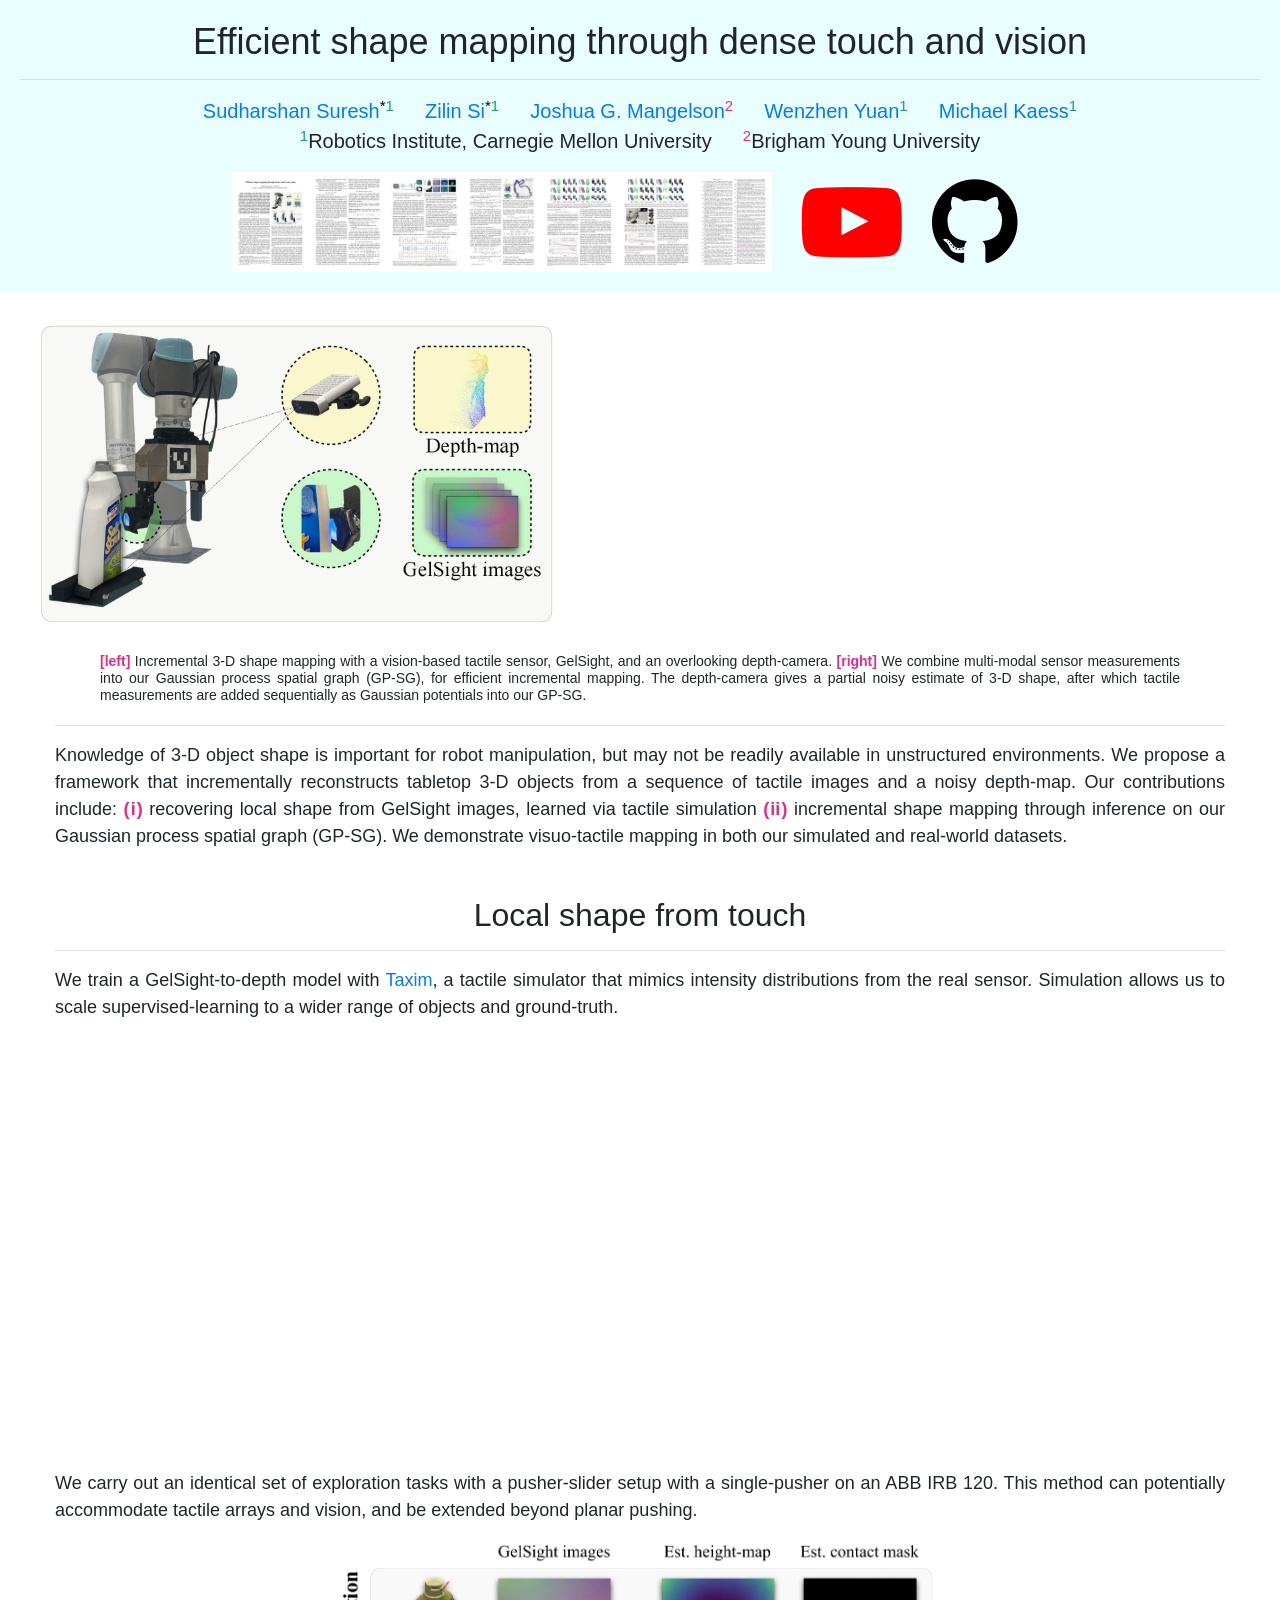
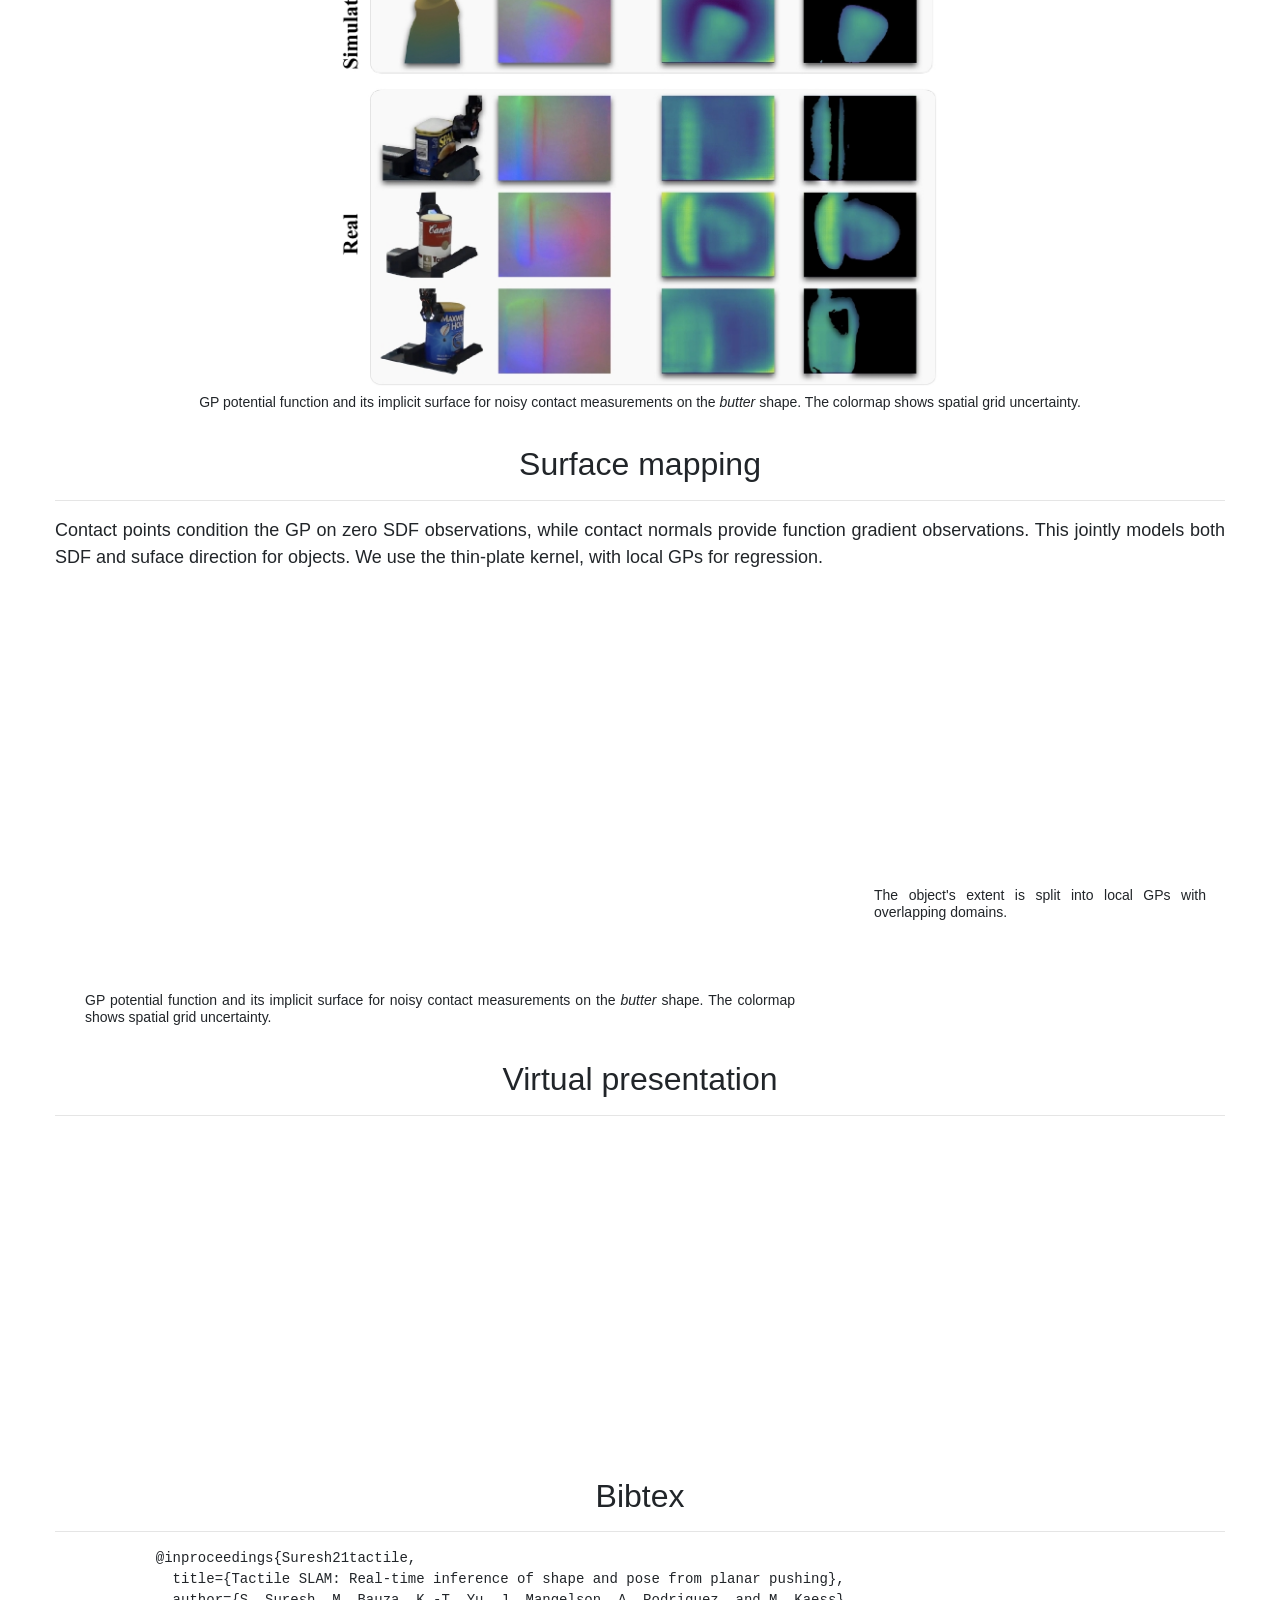
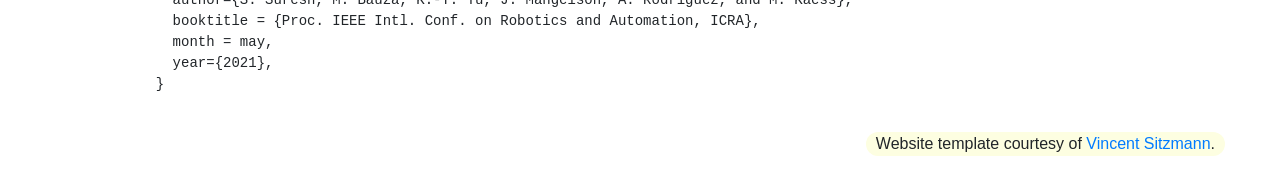
==== commit 6412d931: "minor header changes" ====
--- a/shape-map/index.html
+++ b/shape-map/index.html
@@ -1,4 +1,4 @@
-<!DOCTYPE html>
+<!DOCTYPE HTML PUBLIC "-//W3C//DTD HTML 4.01 Transitional//EN">
 <html lang="en">
     
 <!-- remove after done debugging!!!! -->
@@ -10,7 +10,7 @@
     <meta name="viewport" content="width=device-width, initial-scale=1">
     <meta name="description"
           content="Efficient shape mapping through dense touch and vision">
-    <meta name="author" content="Sudharshan Suresh, Maria Bauza, Kuan-Ting Yu, Joshua G Mangelson, Alberto Rodriguez, Michael Kaess">
+    <meta name="author" content="Sudharshan Suresh, Zilin Si, Joshua G Mangelson, Wenzhen Yuan, Michael Kaess">
 
     <title>Efficient shape mapping through dense touch and vision</title>
 
@@ -32,10 +32,10 @@
     <hr>
     <p class="authors">
         <a href="http://www.cs.cmu.edu/~sudhars1/"> Sudharshan Suresh<sup><span style="color:#000000">*</span><span style="color:#1b9e77">1</span></sup></a> &emsp;
-        <a href="https://si-lynnn.github.io/"> Zilin Si<sup><span style="color:#000000">*</span><span style="color:#1b9e77">1</span></sup></a> &emsp;
+        <a href="http://web.mit.edu/bauza/www/"> Zilin Si<sup><span style="color:#000000">*</span><span style="color:#1b9e77">1</span></sup></a> &emsp;
         <a href="https://ece.byu.edu/directory/josh-mangelson"> Joshua G. Mangelson<sup><span style="color:#e7298a">2</span></sup></a> &emsp;
-        <a href="http://robotouch.ri.cmu.edu/yuanwz/"> Wenzhen Yuan<sup><span style="color:#1b9e77">1</span></sup></a> &emsp;
-        <a href="http://www.cs.cmu.edu/~kaess/"> Michael Kaess<sup><span style="color:#1b9e77">1</span></sup></a>
+        <a href="https://meche.mit.edu/people/faculty/ALBERTOR@MIT.EDU"> Wenzhen Yuan<sup><span style="color:#1b9e77">1</span></sup></a> &emsp;
+        <a href="(http://www.cs.cmu.edu/~kaess/"> Michael Kaess<sup><span style="color:#1b9e77">1</span></sup></a>
         <br>
         <sup><span style="color:#1b9e77">1</span></sup>Robotics Institute, Carnegie Mellon University &emsp;  <sup><span style="color:#e7298a">2</span></sup>Brigham Young University
 
@@ -50,7 +50,7 @@
         <i class="fa fa-youtube-play" style="font-size:100px;color:red; margin: 0px 30px 0px 0px" ></i>
         </a>
     
-        <a href="" title="Coming soon!">
+        <a href="" title="Github repo" target="_blank">
         <i class="fa fa-github" style="font-size:100px;color:black; margin: 0px 30px 0px 0px" aria-hidden="true"></i>
         </a>
     </div>
@@ -68,6 +68,7 @@
             </video>
         </div>
     </div>
+    <br>
     <div class="row align-items-center">
         <div class="caption center padding-0">
             <span style="color:#e7298a"><b>[left]</b></span> Incremental 3-D shape mapping with a vision-based tactile sensor, GelSight, and an overlooking depth-camera. <span style="color:#e7298a"><b>[right]</b></span> We combine multi-modal sensor measurements into our Gaussian process spatial graph (GP-SG), for efficient incremental mapping. The depth-camera gives a partial noisy estimate of 3-D shape, after which tactile measurements are added sequentially as Gaussian potentials into our GP-SG.
@@ -75,7 +76,7 @@
     </div>
     <hr>
     <p>
-        <em>Knowledge of 3-D object shape is important for robot manipulation, but may not be readily available in unstructured environments. We propose a framework that incrementally reconstructs tabletop 3-D objects from a sequence of tactile images and a noisy depth-map. Our contributions include: <b>(&#8202;i&#8202;)</b> recovering local shape from GelSight images, learned via tactile simulation <b>(&#8202;ii&#8202;)</b> incremental shape mapping through inference on our Gaussian process spatial graph (GP-SG). We demonstrate visuo-tactile mapping in both our simulated and real-world datasets. </em>
+        Knowledge of 3-D object shape is important for robot manipulation, but may not be readily available in unstructured environments. We propose a framework that incrementally reconstructs tabletop 3-D objects from a sequence of tactile images and a noisy depth-map. Our contributions include: <span style="color:#e7298a"><b>(&#8202;i&#8202;)</b></span> recovering local shape from GelSight images, learned via tactile simulation <span style="color:#e7298a"><b>(&#8202;ii&#8202;)</b></span> incremental shape mapping through inference on our Gaussian process spatial graph (GP-SG). We demonstrate visuo-tactile mapping in both our simulated and real-world datasets. 
     </p>
 
     <a href="#localshape"></a>
@@ -86,220 +87,78 @@
         <p>
             We train a GelSight-to-depth model with <a href="https://arxiv.org/abs/2109.04027">Taxim</a>, a tactile simulator that mimics intensity distributions from the real sensor. Simulation allows us to scale supervised-learning to a wider range of objects and ground-truth. 
         </p>
+        <div class="container">
+            <div class="row align-items-center">
+                <video width="70%" autoplay muted loop class="center">
+                <source src="media/tactile-flowchart.m4v" type='video/mp4'>
+                </video>
+            </div>
+        </div>
 
+        <br>
+        <p>
+            We carry out an identical set of exploration tasks with a pusher-slider setup with a single-pusher on an ABB IRB 120. This method can potentially accommodate tactile arrays and vision, and be extended beyond planar pushing. 
+        </p>
+
+        <div align="center">
+            <div class="col-md-8 padding-0">
+            <img src="media/tactile-results.jpg" alt="Shape map paper" align="center"  width="600" style="margin: 0px 30px 0px 30px"/>
+            </div>
+            <div class="caption center">
+                GP potential function and its implicit surface for noisy contact measurements on the <i>butter</i> shape. The colormap shows spatial grid uncertainty. 
+            </div>
+        </div>
+
+    </div>
+
+    <a href="#mapping"></a>
+    <div class="section">
+        <h2>Surface mapping</h2>
+        <hr>
+        <p>
+            Contact points condition the GP on zero SDF observations, while contact normals provide function gradient observations. This jointly models both SDF and suface direction for objects. We use the thin-plate kernel, with local GPs for regression. 
+        </p>
         <div class="row align-items-center">
-            <div class="row align-items-center">
-                <div class="col-md-6 padding-10">
-                    <video width="100%" autoplay muted loop class="center">
-                        <source src="media/tactile-flowchart.m4v" type='video/mp4'>
-                    </video>
-                </div>
-                <div class="col-md-6 padding-10">
-                    <img src="media/tactile-results.jpg" alt="Shape map paper" align="center"  width="550"/>
-                    <div class="caption center">
-                        Tactile images generated from GelSight interactions in simulated and real settings. Pictured alongside are the height-maps and contact masks output from our learned model. 
-                    </div>
+            <div class="col-md-8 padding-0 hover-box">
+                <video width="100%" onmouseover="this.play()" onmouseout="this.pause()"  muted loop class="center hover-video">
+                    <source src="media/butter_horizontal.mp4" type='video/mp4'>
+                </video>
+                <div class="caption center">
+                    GP potential function and its implicit surface for noisy contact measurements on the <i>butter</i> shape. The colormap shows spatial grid uncertainty. 
                 </div>
             </div>
-        </div>
-    </div>
-
-    <a href="#shapeest"></a>
-    <div class="section">
-        <h2>Shape estimation on a graph</h2>
-        <hr>
-        <p>
-            A GP is a nonparametric method to learn a continuous function from data, well-suited to model spatial phenomena. We represent the scene as a spatial factor graph, comprising of nodes we optimize for and factors that constrain them. Our optimization goal is to recover the posterior, which represents the SDF and its underlying uncertainty. Implementing the full GP in the graph is costly, as each measurement constrains all query nodes. Motivated by prior work in spatial partitioning, we decompose the GP into local unary factors as a sparse approximation.
-        </p>
-
-        <div class="container">
-            <div class="row align-items-center">
-                <div class="col-md-6 padding-10">
-                    <video width="100%" autoplay muted loop class="center">
-                        <source src="media/bunny.m4v" type='video/mp4'>
-                    </video>
-                </div>
-                <div class="col-md-6 padding-10">
-                    <p>
-                        <em>A 2-D illustration of our GP spatial graph (GP-SG), an efficient local approximation to a full GP. Each surface measurement produces a unary factor at query node (within the local radius). This represents a local Gaussian potential for the GP implicit surface. The optimization yields posterior SDF mean + uncertainty. The zero-level set of the SDF gives us the implicit surface.</em>
-                    </p>
+            <div class="col-md-4 padding-10">
+                <video width="100%" muted autoplay loop class="center">
+                    <source src="media/local_gp_animation.m4v" type='video/mp4'>
+                </video>
+                <div class="caption center">
+                    The object's extent is split into local GPs with overlapping domains.
                 </div>
             </div>
         </div>
     </div>
     
-    <a href="#sim"></a>
+    <a href="#video"></a>
     <div class="section">
-        <h2>Experiments: tactile simulation</h2>
+        <h2>Virtual presentation</h2>
         <hr>
-        <p>
-            We generate 60 GelSight-object interactions uniformly spread across each object in our <a href="" title="Coming soon!" style="font-family:courier;">YCBSight-Sim</a> dataset. We render a depth-map from the perspective of an overlooking camera using <a href="https://github.com/mmatl/pyrender">Pyrender</a>. Finally, zero-mean Gaussian noise is added to tactile point-clouds, sensor poses, and depth-map. <span class="blink_me">Hover over each object to visualize the incremental visuo-tactile mapping</span>. 
-        </p>
-
-        <div class="row align-items-center">
-            <div class="row align-items-center">
-                <div class="col-md-6 padding-10 ">
-                    <video width="100%" onmouseover="this.play()" onmouseout="this.pause()" muted loop class="hover-video center">
-                        <source src="media/sim_results/bleach_cleanser.m4v" type='video/mp4'>
-                    </video>
-                </div>
-                <div class="col-md-6 padding-10 ">
-                    <video width="100%" onmouseover="this.play()" onmouseout="this.pause()" muted loop class="hover-video  center">
-                        <source src="media/sim_results/wood_block.m4v" type='video/mp4'>
-                    </video>
-                </div>
-            </div>
-
-            <br>
-
-            <div class="row align-items-center">
-                <div class="col-md-6 padding-10 ">
-                    <video width="100%" onmouseover="this.play()" onmouseout="this.pause()" muted loop class="hover-video center">
-                        <source src="media/sim_results/sugar_box.m4v" type='video/mp4'>
-                    </video>
-                </div>
-                <div class="col-md-6 padding-10 ">
-                    <video width="100%" onmouseover="this.play()" onmouseout="this.pause()" muted loop class="hover-video  center">
-                        <source src="media/sim_results/master_chef_can.m4v" type='video/mp4'>
-                    </video>
-                </div>
-            </div>
-
-            <br>
-
-            <div class="row align-items-center">
-                <div class="col-md-6 padding-10 ">
-                    <video width="100%" onmouseover="this.play()" onmouseout="this.pause()" muted loop class="hover-video center">
-                        <source src="media/sim_results/tomato_soup_can.m4v" type='video/mp4'>
-                    </video>
-                </div>
-                <div class="col-md-6 padding-10 ">
-                    <video width="100%" onmouseover="this.play()" onmouseout="this.pause()" muted loop class="hover-video  center">
-                        <source src="media/sim_results/potted_meat_can.m4v" type='video/mp4'>
-                    </video>
-                </div>
-            </div>
+        <div align="center">
+            <iframe width="560" height="315" src="https://www.youtube.com/embed/77VnwArHOhk" title="YouTube video player" frameborder="0" allow="accelerometer; autoplay; clipboard-write; encrypted-media; gyroscope; picture-in-picture" allowfullscreen></iframe>
         </div>
-    </div>
-
-    <a href="#real"></a>
-    <div class="section">
-        <h2>Experiments: real-world</h2>
-        <hr>
-        <p>
-            We use a UR5e 6-DoF robot arm, mounting the GelSight sensor on a WSG50 parallel gripper. The objects are secured by a mechanical bench vise at a known pose, to ensure they remain static. After capturing the depth-map, we approach each object from a discretized set of angles and heights. We detect contact events by thresholding the tactile images. We collect 40 tactile images of the object's lateral surface, along with the gripper poses via robot kinematics. 
-        </p>
-
-        <div class="row align-items-center">
-            <div class="row align-items-center">
-                <div class="col-md-6 padding-10  ">
-                    <video width="100%" autoplay muted loop class="center">
-                        <source src="media/real_tests/021_bleach_cleanser.mp4" type='video/mp4'>
-                    </video>
-                </div>
-                <div class="col-md-6 padding-10 ">
-                    <video width="100%" autoplay muted loop class="center">
-                        <source src="media/real_tests/036_wood_block.mp4" type='video/mp4'>
-                    </video>
-                </div>
-            </div>
-
-            <br>
-
-            <div class="row align-items-center">
-                <div class="col-md-6 padding-10 ">
-                    <video width="100%" autoplay muted loop class="center">
-                        <source src="media/real_tests/004_sugar_box.mp4" type='video/mp4'>
-                    </video>
-                </div>
-                <div class="col-md-6 padding-10 ">
-                    <video width="100%" autoplay muted loop class="center">
-                        <source src="media/real_tests/002_master_chef_can.mp4" type='video/mp4'>
-                    </video>
-                </div>
-            </div>
-            
-            <br>
-            <div class="row align-items-center">
-                <div class="col-md-6 padding-10 ">
-                    <video width="100%" autoplay muted loop class="center">
-                        <source src="media/real_tests/005_tomato_soup_can.mp4" type='video/mp4'>
-                    </video>
-                </div>
-                <div class="col-md-6 padding-10 ">
-                    <video width="100%" autoplay muted loop class="center">
-                        <source src="media/real_tests/010_potted_meat_can.mp4" type='video/mp4'>
-                    </video>
-                </div>
-            </div>
-        </div>
-    </div>
-
-    <br>
-    <p>
-        We the mapping results for the <a href="" title="Coming soon!" style="font-family:courier;">YCBSight-Real</a> dataset is similar to that of simulation. <span class="blink_me">Hover over each object to visualize the incremental visuo-tactile mapping</span>. 
-    </p>
-
-    <div class="row align-items-center">
-        <div class="row align-items-center">
-            <div class="col-md-6 padding-10 ">
-                <video width="100%" onmouseover="this.play()" onmouseout="this.pause()" muted loop class="hover-video center">
-                    <source src="media/real_results/bleach_cleanser.m4v" type='video/mp4'>
-                </video>
-            </div>
-            <div class="col-md-6 padding-10 ">
-                <video width="100%" onmouseover="this.play()" onmouseout="this.pause()" muted loop class="hover-video  center">
-                    <source src="media/real_results/wood_block.m4v" type='video/mp4'>
-                </video>
-            </div>
-        </div>
-
-        <br>
-
-        <div class="row align-items-center">
-            <div class="col-md-6 padding-10 ">
-                <video width="100%" onmouseover="this.play()" onmouseout="this.pause()" muted loop class="hover-video center">
-                    <source src="media/real_results/sugar_box.m4v" type='video/mp4'>
-                </video>
-            </div>
-            <div class="col-md-6 padding-10 ">
-                <video width="100%" onmouseover="this.play()" onmouseout="this.pause()" muted loop class="hover-video  center">
-                    <source src="media/real_results/master_chef_can.m4v" type='video/mp4'>
-                </video>
-            </div>
-        </div>
-
-        <br>
-        
-        <div class="row align-items-center">
-            <div class="col-md-6 padding-10 ">
-                <video width="100%" onmouseover="this.play()" onmouseout="this.pause()" muted loop class="hover-video center">
-                    <source src="media/real_results/tomato_soup_can.m4v" type='video/mp4'>
-                </video>
-            </div>
-            <div class="col-md-6 padding-10 ">
-                <video width="100%" onmouseover="this.play()" onmouseout="this.pause()" muted loop class="hover-video  center">
-                    <source src="media/real_results/potted_meat_can.m4v" type='video/mp4'>
-                </video>
-            </div>
-        </div>
-    </div>
-    
-</div>
+    </div>  
 
     <a href="#bib"></a>
     <div class="section">
         <h2>Bibtex</h2>
         <hr>
         <pre>
-            @misc{suresh2021efficient,
-                  title={Efficient shape mapping through dense touch and vision}, 
-                  author={Sudharshan Suresh and Zilin Si and Joshua G. Mangelson and Wenzhen Yuan and Michael Kaess},
-                  year={2021},
-                  eprint={2109.09884},
-                  archivePrefix={arXiv},
-                  primaryClass={cs.RO}
-                 }
+            @inproceedings{Suresh21tactile,
+              title={Tactile SLAM: Real-time inference of shape and pose from planar pushing}, 
+              author={S. Suresh, M. Bauza, K.-T. Yu, J. Mangelson, A. Rodriguez, and M. Kaess},
+              booktitle = {Proc. IEEE Intl. Conf. on Robotics and Automation, ICRA},
+              month = may,
+              year={2021},
+            }
         </pre>
     </div>
 
--- a/shape-map/style_tweaks.css
+++ b/shape-map/style_tweaks.css
@@ -39,7 +39,7 @@
  .jumbotron{
      text-align: center;
      padding: 20px;
-     background-color:#fdfee1 !important;
+     background-color:#e9ffff !important;
  }
  
  .btn {
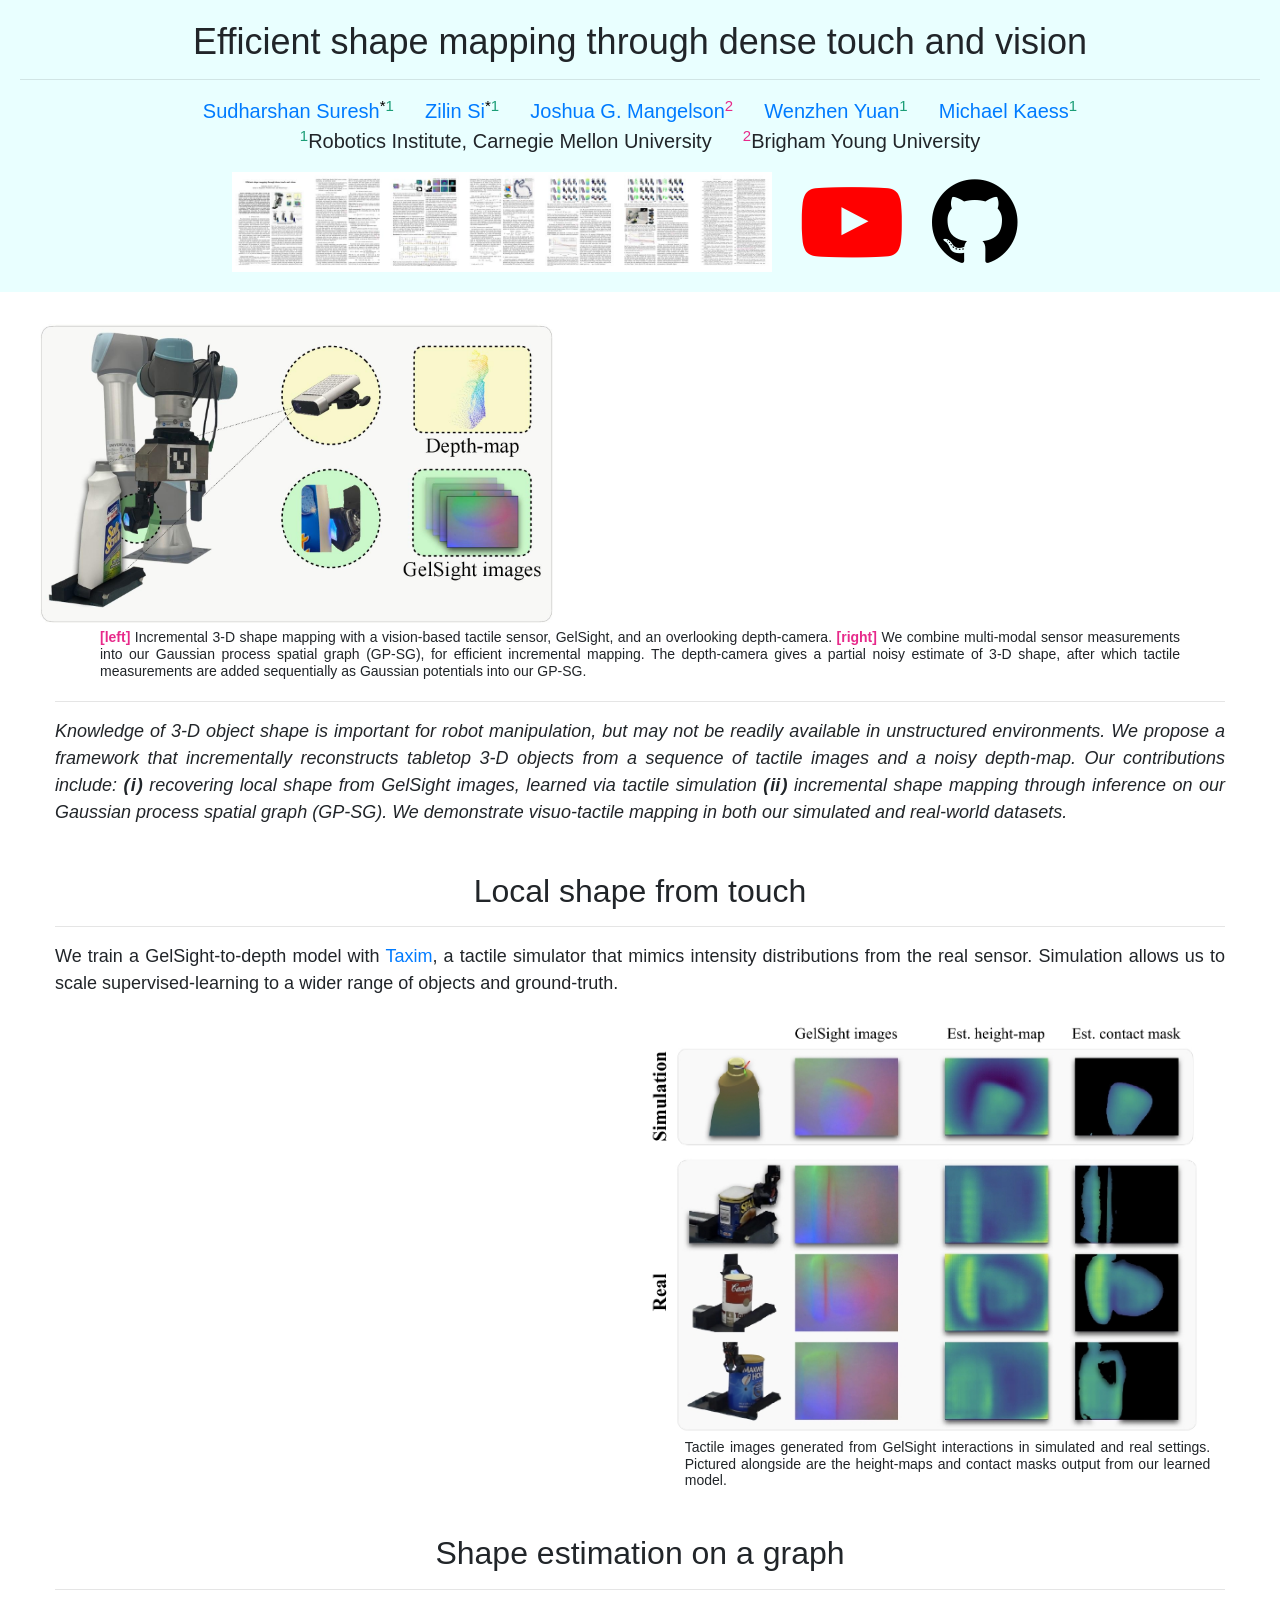
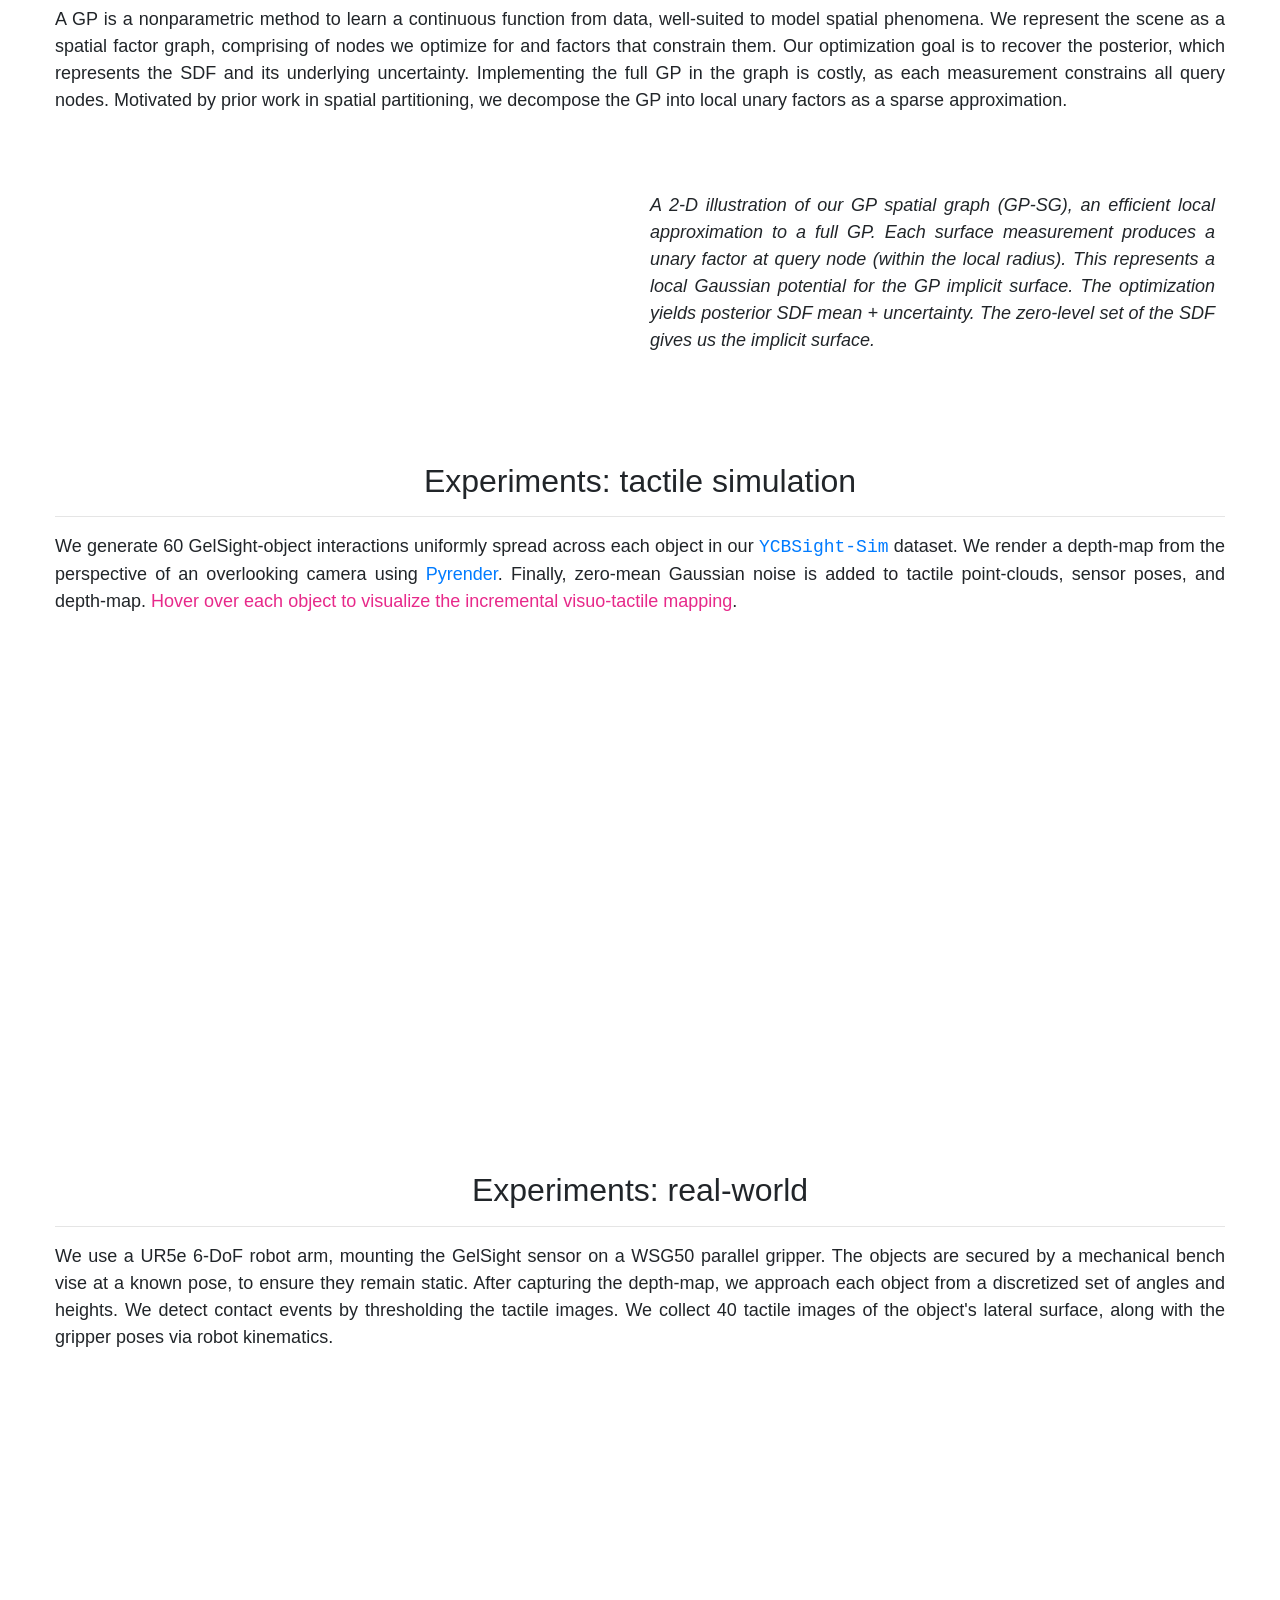
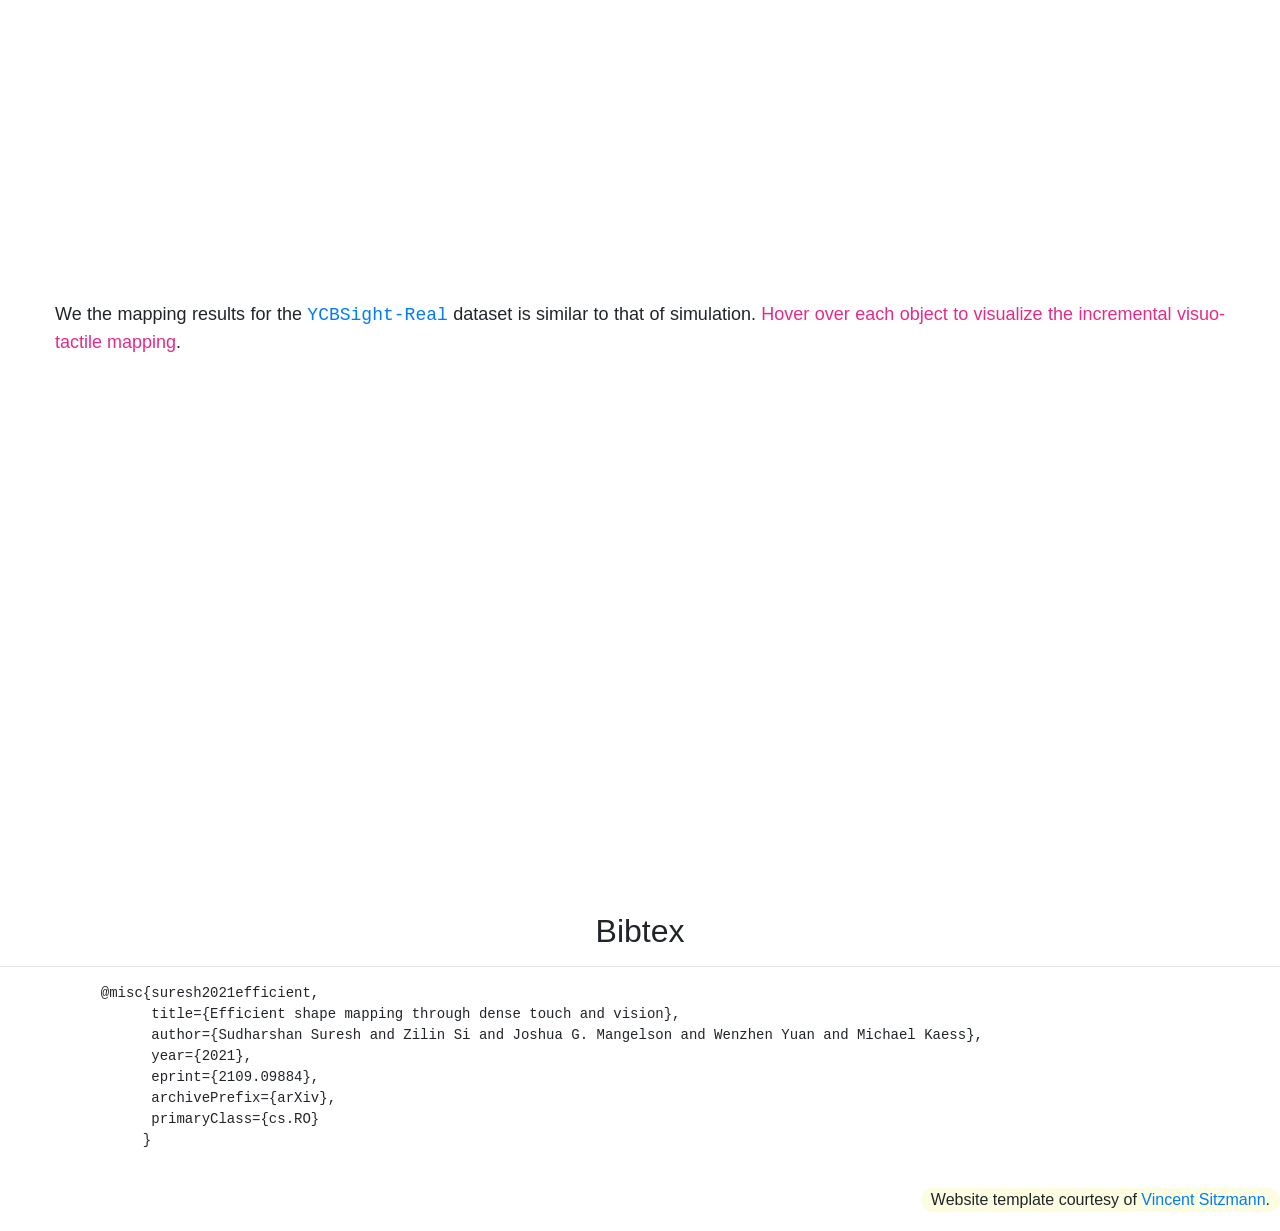
==== commit 699b054e: "merge" ====
--- a/shape-map/index.html
+++ b/shape-map/index.html
@@ -32,10 +32,10 @@
     <hr>
     <p class="authors">
         <a href="http://www.cs.cmu.edu/~sudhars1/"> Sudharshan Suresh<sup><span style="color:#000000">*</span><span style="color:#1b9e77">1</span></sup></a> &emsp;
-        <a href="http://web.mit.edu/bauza/www/"> Zilin Si<sup><span style="color:#000000">*</span><span style="color:#1b9e77">1</span></sup></a> &emsp;
+        <a href="https://si-lynnn.github.io/"> Zilin Si<sup><span style="color:#000000">*</span><span style="color:#1b9e77">1</span></sup></a> &emsp;
         <a href="https://ece.byu.edu/directory/josh-mangelson"> Joshua G. Mangelson<sup><span style="color:#e7298a">2</span></sup></a> &emsp;
-        <a href="https://meche.mit.edu/people/faculty/ALBERTOR@MIT.EDU"> Wenzhen Yuan<sup><span style="color:#1b9e77">1</span></sup></a> &emsp;
-        <a href="(http://www.cs.cmu.edu/~kaess/"> Michael Kaess<sup><span style="color:#1b9e77">1</span></sup></a>
+        <a href="http://robotouch.ri.cmu.edu/yuanwz/"> Wenzhen Yuan<sup><span style="color:#1b9e77">1</span></sup></a> &emsp;
+        <a href="http://www.cs.cmu.edu/~kaess/"> Michael Kaess<sup><span style="color:#1b9e77">1</span></sup></a>
         <br>
         <sup><span style="color:#1b9e77">1</span></sup>Robotics Institute, Carnegie Mellon University &emsp;  <sup><span style="color:#e7298a">2</span></sup>Brigham Young University
 
@@ -50,7 +50,7 @@
         <i class="fa fa-youtube-play" style="font-size:100px;color:red; margin: 0px 30px 0px 0px" ></i>
         </a>
     
-        <a href="" title="Github repo" target="_blank">
+        <a href="" title="Coming soon!">
         <i class="fa fa-github" style="font-size:100px;color:black; margin: 0px 30px 0px 0px" aria-hidden="true"></i>
         </a>
     </div>
@@ -68,7 +68,6 @@
             </video>
         </div>
     </div>
-    <br>
     <div class="row align-items-center">
         <div class="caption center padding-0">
             <span style="color:#e7298a"><b>[left]</b></span> Incremental 3-D shape mapping with a vision-based tactile sensor, GelSight, and an overlooking depth-camera. <span style="color:#e7298a"><b>[right]</b></span> We combine multi-modal sensor measurements into our Gaussian process spatial graph (GP-SG), for efficient incremental mapping. The depth-camera gives a partial noisy estimate of 3-D shape, after which tactile measurements are added sequentially as Gaussian potentials into our GP-SG.
@@ -76,7 +75,7 @@
     </div>
     <hr>
     <p>
-        Knowledge of 3-D object shape is important for robot manipulation, but may not be readily available in unstructured environments. We propose a framework that incrementally reconstructs tabletop 3-D objects from a sequence of tactile images and a noisy depth-map. Our contributions include: <span style="color:#e7298a"><b>(&#8202;i&#8202;)</b></span> recovering local shape from GelSight images, learned via tactile simulation <span style="color:#e7298a"><b>(&#8202;ii&#8202;)</b></span> incremental shape mapping through inference on our Gaussian process spatial graph (GP-SG). We demonstrate visuo-tactile mapping in both our simulated and real-world datasets. 
+        <em>Knowledge of 3-D object shape is important for robot manipulation, but may not be readily available in unstructured environments. We propose a framework that incrementally reconstructs tabletop 3-D objects from a sequence of tactile images and a noisy depth-map. Our contributions include: <b>(&#8202;i&#8202;)</b> recovering local shape from GelSight images, learned via tactile simulation <b>(&#8202;ii&#8202;)</b> incremental shape mapping through inference on our Gaussian process spatial graph (GP-SG). We demonstrate visuo-tactile mapping in both our simulated and real-world datasets. </em>
     </p>
 
     <a href="#localshape"></a>
@@ -87,78 +86,220 @@
         <p>
             We train a GelSight-to-depth model with <a href="https://arxiv.org/abs/2109.04027">Taxim</a>, a tactile simulator that mimics intensity distributions from the real sensor. Simulation allows us to scale supervised-learning to a wider range of objects and ground-truth. 
         </p>
+
+        <div class="row align-items-center">
+            <div class="row align-items-center">
+                <div class="col-md-6 padding-10">
+                    <video width="100%" autoplay muted loop class="center">
+                        <source src="media/tactile-flowchart.m4v" type='video/mp4'>
+                    </video>
+                </div>
+                <div class="col-md-6 padding-10">
+                    <img src="media/tactile-results.jpg" alt="Shape map paper" align="center"  width="550"/>
+                    <div class="caption center">
+                        Tactile images generated from GelSight interactions in simulated and real settings. Pictured alongside are the height-maps and contact masks output from our learned model. 
+                    </div>
+                </div>
+            </div>
+        </div>
+    </div>
+
+    <a href="#shapeest"></a>
+    <div class="section">
+        <h2>Shape estimation on a graph</h2>
+        <hr>
+        <p>
+            A GP is a nonparametric method to learn a continuous function from data, well-suited to model spatial phenomena. We represent the scene as a spatial factor graph, comprising of nodes we optimize for and factors that constrain them. Our optimization goal is to recover the posterior, which represents the SDF and its underlying uncertainty. Implementing the full GP in the graph is costly, as each measurement constrains all query nodes. Motivated by prior work in spatial partitioning, we decompose the GP into local unary factors as a sparse approximation.
+        </p>
+
         <div class="container">
             <div class="row align-items-center">
-                <video width="70%" autoplay muted loop class="center">
-                <source src="media/tactile-flowchart.m4v" type='video/mp4'>
+                <div class="col-md-6 padding-10">
+                    <video width="100%" autoplay muted loop class="center">
+                        <source src="media/bunny.m4v" type='video/mp4'>
+                    </video>
+                </div>
+                <div class="col-md-6 padding-10">
+                    <p>
+                        <em>A 2-D illustration of our GP spatial graph (GP-SG), an efficient local approximation to a full GP. Each surface measurement produces a unary factor at query node (within the local radius). This represents a local Gaussian potential for the GP implicit surface. The optimization yields posterior SDF mean + uncertainty. The zero-level set of the SDF gives us the implicit surface.</em>
+                    </p>
+                </div>
+            </div>
+        </div>
+    </div>
+    
+    <a href="#sim"></a>
+    <div class="section">
+        <h2>Experiments: tactile simulation</h2>
+        <hr>
+        <p>
+            We generate 60 GelSight-object interactions uniformly spread across each object in our <a href="" title="Coming soon!" style="font-family:courier;">YCBSight-Sim</a> dataset. We render a depth-map from the perspective of an overlooking camera using <a href="https://github.com/mmatl/pyrender">Pyrender</a>. Finally, zero-mean Gaussian noise is added to tactile point-clouds, sensor poses, and depth-map. <span class="blink_me">Hover over each object to visualize the incremental visuo-tactile mapping</span>. 
+        </p>
+
+        <div class="row align-items-center">
+            <div class="row align-items-center">
+                <div class="col-md-6 padding-10 ">
+                    <video width="100%" onmouseover="this.play()" onmouseout="this.pause()" muted loop class="hover-video center">
+                        <source src="media/sim_results/bleach_cleanser.m4v" type='video/mp4'>
+                    </video>
+                </div>
+                <div class="col-md-6 padding-10 ">
+                    <video width="100%" onmouseover="this.play()" onmouseout="this.pause()" muted loop class="hover-video  center">
+                        <source src="media/sim_results/wood_block.m4v" type='video/mp4'>
+                    </video>
+                </div>
+            </div>
+
+            <br>
+
+            <div class="row align-items-center">
+                <div class="col-md-6 padding-10 ">
+                    <video width="100%" onmouseover="this.play()" onmouseout="this.pause()" muted loop class="hover-video center">
+                        <source src="media/sim_results/sugar_box.m4v" type='video/mp4'>
+                    </video>
+                </div>
+                <div class="col-md-6 padding-10 ">
+                    <video width="100%" onmouseover="this.play()" onmouseout="this.pause()" muted loop class="hover-video  center">
+                        <source src="media/sim_results/master_chef_can.m4v" type='video/mp4'>
+                    </video>
+                </div>
+            </div>
+
+            <br>
+
+            <div class="row align-items-center">
+                <div class="col-md-6 padding-10 ">
+                    <video width="100%" onmouseover="this.play()" onmouseout="this.pause()" muted loop class="hover-video center">
+                        <source src="media/sim_results/tomato_soup_can.m4v" type='video/mp4'>
+                    </video>
+                </div>
+                <div class="col-md-6 padding-10 ">
+                    <video width="100%" onmouseover="this.play()" onmouseout="this.pause()" muted loop class="hover-video  center">
+                        <source src="media/sim_results/potted_meat_can.m4v" type='video/mp4'>
+                    </video>
+                </div>
+            </div>
+        </div>
+    </div>
+
+    <a href="#real"></a>
+    <div class="section">
+        <h2>Experiments: real-world</h2>
+        <hr>
+        <p>
+            We use a UR5e 6-DoF robot arm, mounting the GelSight sensor on a WSG50 parallel gripper. The objects are secured by a mechanical bench vise at a known pose, to ensure they remain static. After capturing the depth-map, we approach each object from a discretized set of angles and heights. We detect contact events by thresholding the tactile images. We collect 40 tactile images of the object's lateral surface, along with the gripper poses via robot kinematics. 
+        </p>
+
+        <div class="row align-items-center">
+            <div class="row align-items-center">
+                <div class="col-md-6 padding-10  ">
+                    <video width="100%" autoplay muted loop class="center">
+                        <source src="media/real_tests/021_bleach_cleanser.mp4" type='video/mp4'>
+                    </video>
+                </div>
+                <div class="col-md-6 padding-10 ">
+                    <video width="100%" autoplay muted loop class="center">
+                        <source src="media/real_tests/036_wood_block.mp4" type='video/mp4'>
+                    </video>
+                </div>
+            </div>
+
+            <br>
+
+            <div class="row align-items-center">
+                <div class="col-md-6 padding-10 ">
+                    <video width="100%" autoplay muted loop class="center">
+                        <source src="media/real_tests/004_sugar_box.mp4" type='video/mp4'>
+                    </video>
+                </div>
+                <div class="col-md-6 padding-10 ">
+                    <video width="100%" autoplay muted loop class="center">
+                        <source src="media/real_tests/002_master_chef_can.mp4" type='video/mp4'>
+                    </video>
+                </div>
+            </div>
+            
+            <br>
+            <div class="row align-items-center">
+                <div class="col-md-6 padding-10 ">
+                    <video width="100%" autoplay muted loop class="center">
+                        <source src="media/real_tests/005_tomato_soup_can.mp4" type='video/mp4'>
+                    </video>
+                </div>
+                <div class="col-md-6 padding-10 ">
+                    <video width="100%" autoplay muted loop class="center">
+                        <source src="media/real_tests/010_potted_meat_can.mp4" type='video/mp4'>
+                    </video>
+                </div>
+            </div>
+        </div>
+    </div>
+
+    <br>
+    <p>
+        We the mapping results for the <a href="" title="Coming soon!" style="font-family:courier;">YCBSight-Real</a> dataset is similar to that of simulation. <span class="blink_me">Hover over each object to visualize the incremental visuo-tactile mapping</span>. 
+    </p>
+
+    <div class="row align-items-center">
+        <div class="row align-items-center">
+            <div class="col-md-6 padding-10 ">
+                <video width="100%" onmouseover="this.play()" onmouseout="this.pause()" muted loop class="hover-video center">
+                    <source src="media/real_results/bleach_cleanser.m4v" type='video/mp4'>
+                </video>
+            </div>
+            <div class="col-md-6 padding-10 ">
+                <video width="100%" onmouseover="this.play()" onmouseout="this.pause()" muted loop class="hover-video  center">
+                    <source src="media/real_results/wood_block.m4v" type='video/mp4'>
                 </video>
             </div>
         </div>
 
         <br>
-        <p>
-            We carry out an identical set of exploration tasks with a pusher-slider setup with a single-pusher on an ABB IRB 120. This method can potentially accommodate tactile arrays and vision, and be extended beyond planar pushing. 
-        </p>
-
-        <div align="center">
-            <div class="col-md-8 padding-0">
-            <img src="media/tactile-results.jpg" alt="Shape map paper" align="center"  width="600" style="margin: 0px 30px 0px 30px"/>
-            </div>
-            <div class="caption center">
-                GP potential function and its implicit surface for noisy contact measurements on the <i>butter</i> shape. The colormap shows spatial grid uncertainty. 
-            </div>
-        </div>
-
-    </div>
-
-    <a href="#mapping"></a>
-    <div class="section">
-        <h2>Surface mapping</h2>
-        <hr>
-        <p>
-            Contact points condition the GP on zero SDF observations, while contact normals provide function gradient observations. This jointly models both SDF and suface direction for objects. We use the thin-plate kernel, with local GPs for regression. 
-        </p>
-        <div class="row align-items-center">
-            <div class="col-md-8 padding-0 hover-box">
-                <video width="100%" onmouseover="this.play()" onmouseout="this.pause()"  muted loop class="center hover-video">
-                    <source src="media/butter_horizontal.mp4" type='video/mp4'>
-                </video>
-                <div class="caption center">
-                    GP potential function and its implicit surface for noisy contact measurements on the <i>butter</i> shape. The colormap shows spatial grid uncertainty. 
-                </div>
-            </div>
-            <div class="col-md-4 padding-10">
-                <video width="100%" muted autoplay loop class="center">
-                    <source src="media/local_gp_animation.m4v" type='video/mp4'>
-                </video>
-                <div class="caption center">
-                    The object's extent is split into local GPs with overlapping domains.
-                </div>
-            </div>
-        </div>
-    </div>
-    
-    <a href="#video"></a>
-    <div class="section">
-        <h2>Virtual presentation</h2>
-        <hr>
-        <div align="center">
-            <iframe width="560" height="315" src="https://www.youtube.com/embed/77VnwArHOhk" title="YouTube video player" frameborder="0" allow="accelerometer; autoplay; clipboard-write; encrypted-media; gyroscope; picture-in-picture" allowfullscreen></iframe>
-        </div>
-    </div>  
+
+        <div class="row align-items-center">
+            <div class="col-md-6 padding-10 ">
+                <video width="100%" onmouseover="this.play()" onmouseout="this.pause()" muted loop class="hover-video center">
+                    <source src="media/real_results/sugar_box.m4v" type='video/mp4'>
+                </video>
+            </div>
+            <div class="col-md-6 padding-10 ">
+                <video width="100%" onmouseover="this.play()" onmouseout="this.pause()" muted loop class="hover-video  center">
+                    <source src="media/real_results/master_chef_can.m4v" type='video/mp4'>
+                </video>
+            </div>
+        </div>
+
+        <br>
+        
+        <div class="row align-items-center">
+            <div class="col-md-6 padding-10 ">
+                <video width="100%" onmouseover="this.play()" onmouseout="this.pause()" muted loop class="hover-video center">
+                    <source src="media/real_results/tomato_soup_can.m4v" type='video/mp4'>
+                </video>
+            </div>
+            <div class="col-md-6 padding-10 ">
+                <video width="100%" onmouseover="this.play()" onmouseout="this.pause()" muted loop class="hover-video  center">
+                    <source src="media/real_results/potted_meat_can.m4v" type='video/mp4'>
+                </video>
+            </div>
+        </div>
+    </div>
+    
+</div>
 
     <a href="#bib"></a>
     <div class="section">
         <h2>Bibtex</h2>
         <hr>
         <pre>
-            @inproceedings{Suresh21tactile,
-              title={Tactile SLAM: Real-time inference of shape and pose from planar pushing}, 
-              author={S. Suresh, M. Bauza, K.-T. Yu, J. Mangelson, A. Rodriguez, and M. Kaess},
-              booktitle = {Proc. IEEE Intl. Conf. on Robotics and Automation, ICRA},
-              month = may,
-              year={2021},
-            }
+            @misc{suresh2021efficient,
+                  title={Efficient shape mapping through dense touch and vision}, 
+                  author={Sudharshan Suresh and Zilin Si and Joshua G. Mangelson and Wenzhen Yuan and Michael Kaess},
+                  year={2021},
+                  eprint={2109.09884},
+                  archivePrefix={arXiv},
+                  primaryClass={cs.RO}
+                 }
         </pre>
     </div>
 
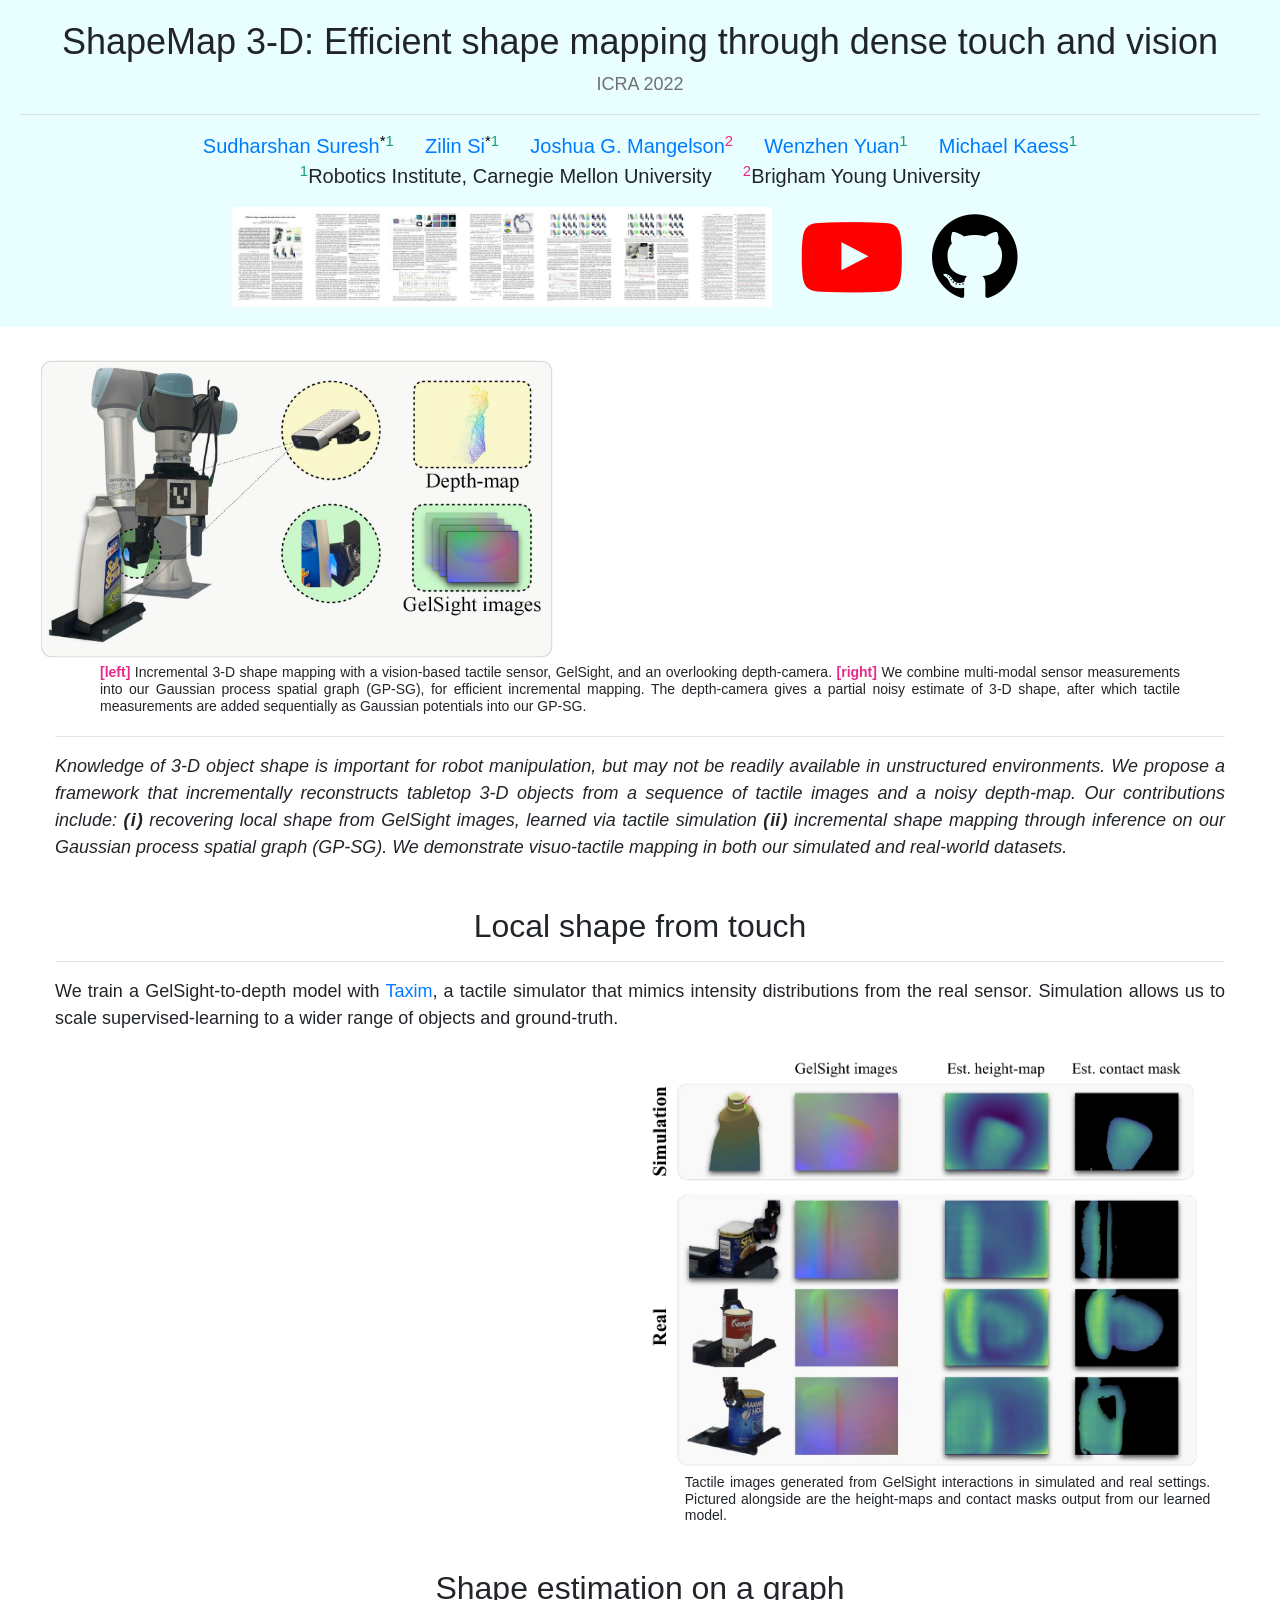
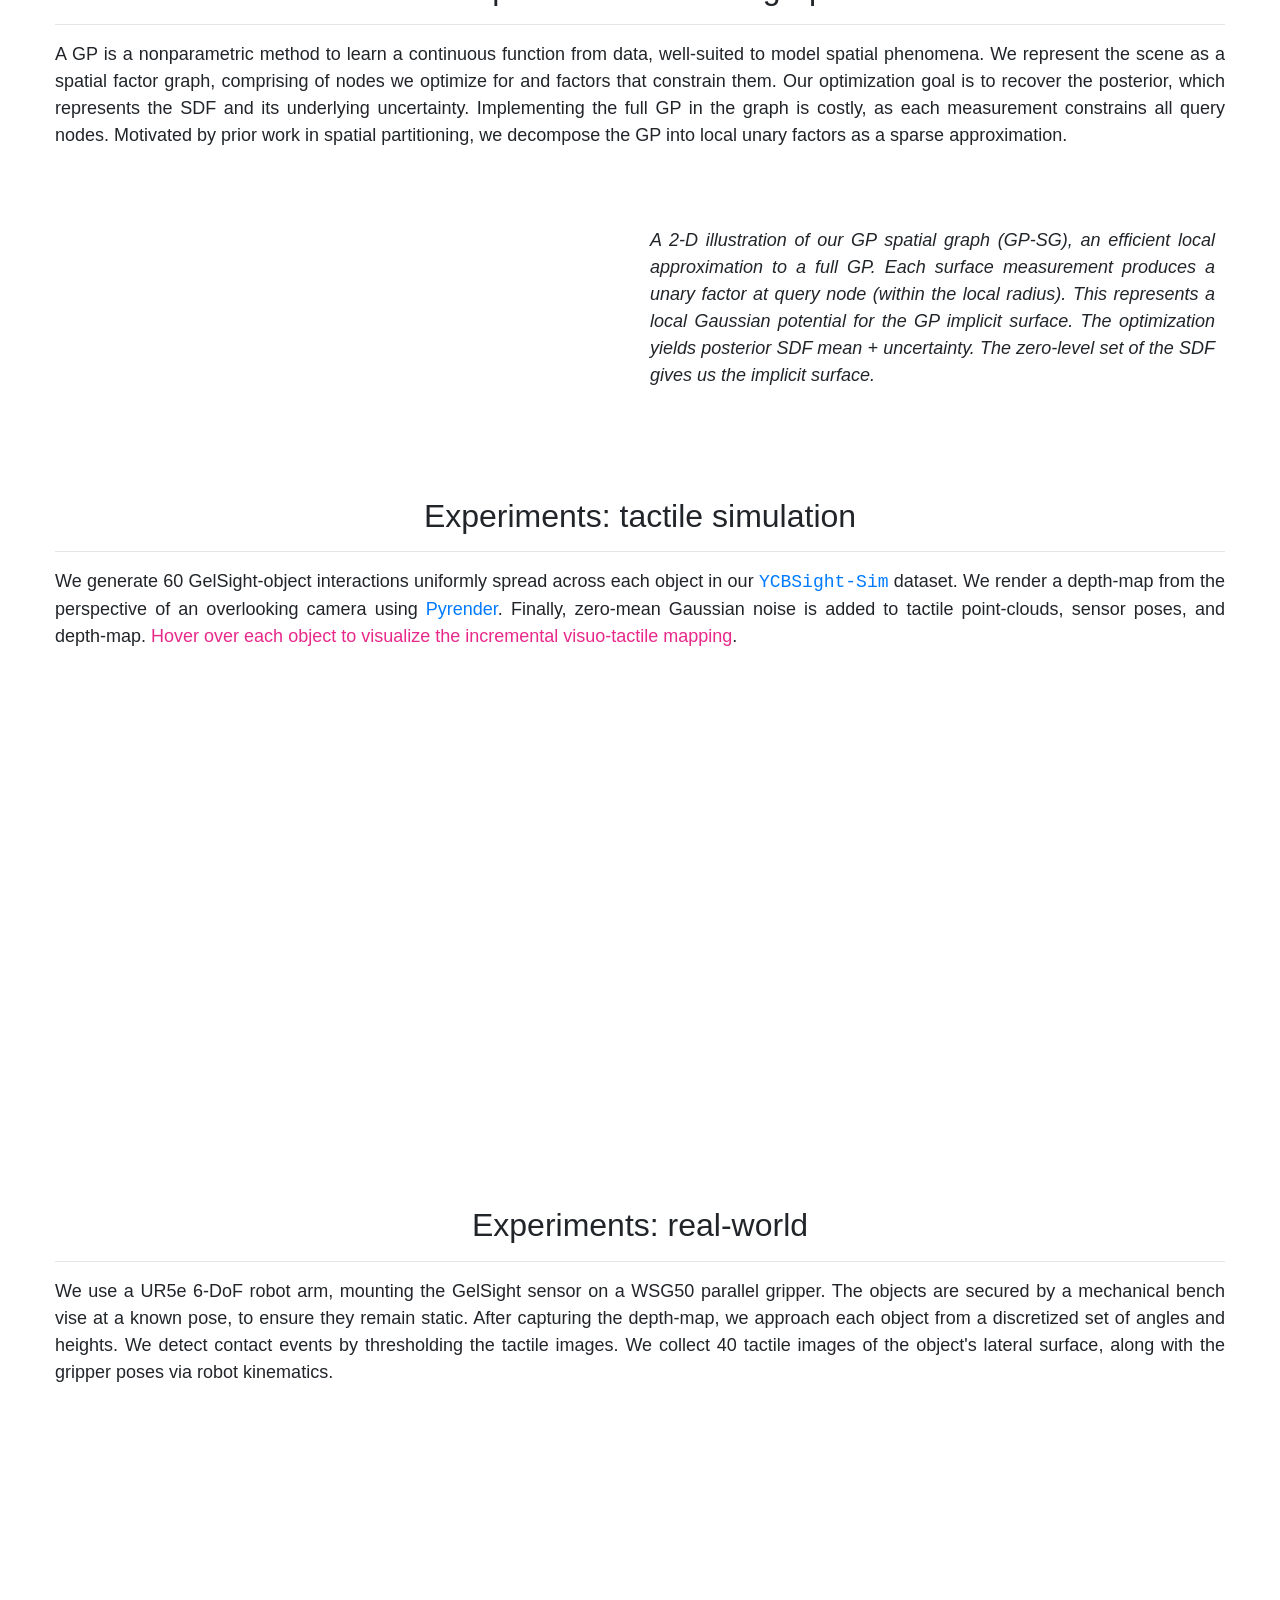
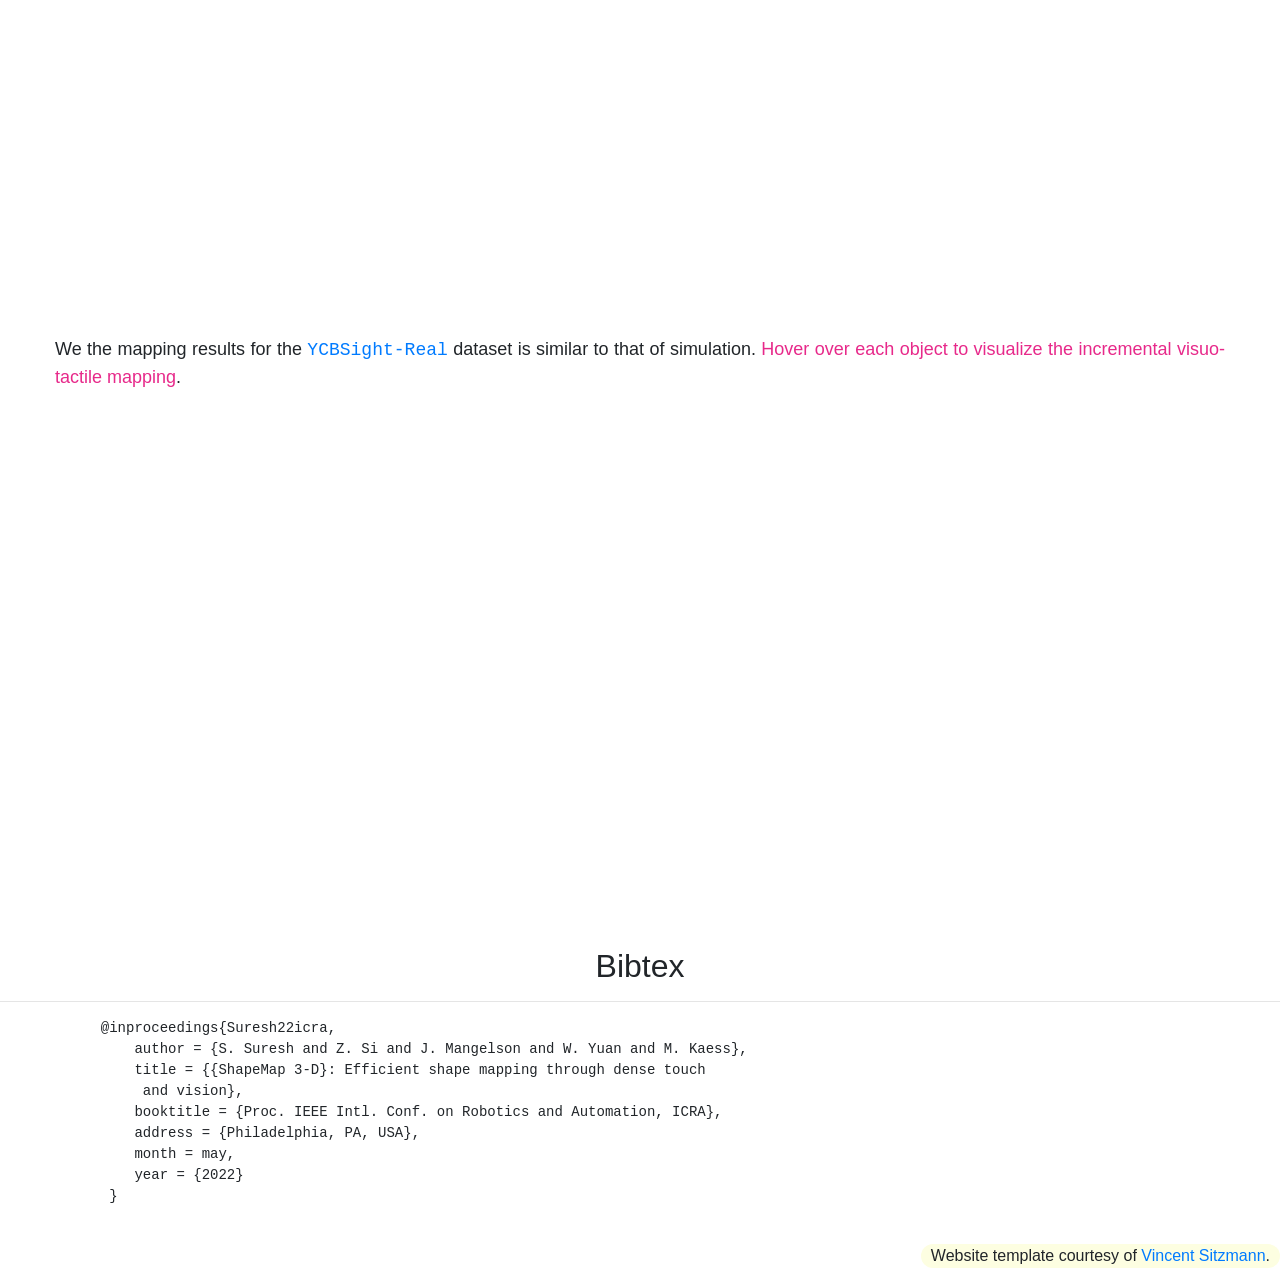
==== commit c5e58561: "ShapeMap3d icra updates" ====
--- a/shape-map/index.html
+++ b/shape-map/index.html
@@ -9,10 +9,10 @@
     <meta http-equiv="X-UA-Compatible" content="IE=edge">
     <meta name="viewport" content="width=device-width, initial-scale=1">
     <meta name="description"
-          content="Efficient shape mapping through dense touch and vision">
+          content="ShapeMap 3-D: Efficient shape mapping through dense touch and vision">
     <meta name="author" content="Sudharshan Suresh, Zilin Si, Joshua G Mangelson, Wenzhen Yuan, Michael Kaess">
 
-    <title>Efficient shape mapping through dense touch and vision</title>
+    <title>ShapeMap 3-D: Efficient shape mapping through dense touch and vision</title>
 
     <!-- Bootstrap core CSS -->
     <link rel="stylesheet" href="https://maxcdn.bootstrapcdn.com/bootstrap/4.0.0/css/bootstrap.min.css"
@@ -27,8 +27,11 @@
 <body>
 <div class="jumbotron jumbotron-fluid">
     <div class="container"></div>
-    <h2>Efficient shape mapping through dense touch and vision</h2>
+    <h2>ShapeMap 3-D: Efficient shape mapping through dense touch and vision</h2>
     <h2> <small> </small></h2>
+    <p align="center">
+        <font size="4"><font color=#707070>ICRA 2022</font>  </font>
+    </p>
     <hr>
     <p class="authors">
         <a href="http://www.cs.cmu.edu/~sudhars1/"> Sudharshan Suresh<sup><span style="color:#000000">*</span><span style="color:#1b9e77">1</span></sup></a> &emsp;
@@ -292,14 +295,15 @@
         <h2>Bibtex</h2>
         <hr>
         <pre>
-            @misc{suresh2021efficient,
-                  title={Efficient shape mapping through dense touch and vision}, 
-                  author={Sudharshan Suresh and Zilin Si and Joshua G. Mangelson and Wenzhen Yuan and Michael Kaess},
-                  year={2021},
-                  eprint={2109.09884},
-                  archivePrefix={arXiv},
-                  primaryClass={cs.RO}
-                 }
+            @inproceedings{Suresh22icra,
+                author = {S. Suresh and Z. Si and J. Mangelson and W. Yuan and M. Kaess},
+                title = {{ShapeMap 3-D}: Efficient shape mapping through dense touch
+                 and vision},
+                booktitle = {Proc. IEEE Intl. Conf. on Robotics and Automation, ICRA},
+                address = {Philadelphia, PA, USA},
+                month = may,
+                year = {2022}
+             }
         </pre>
     </div>
 
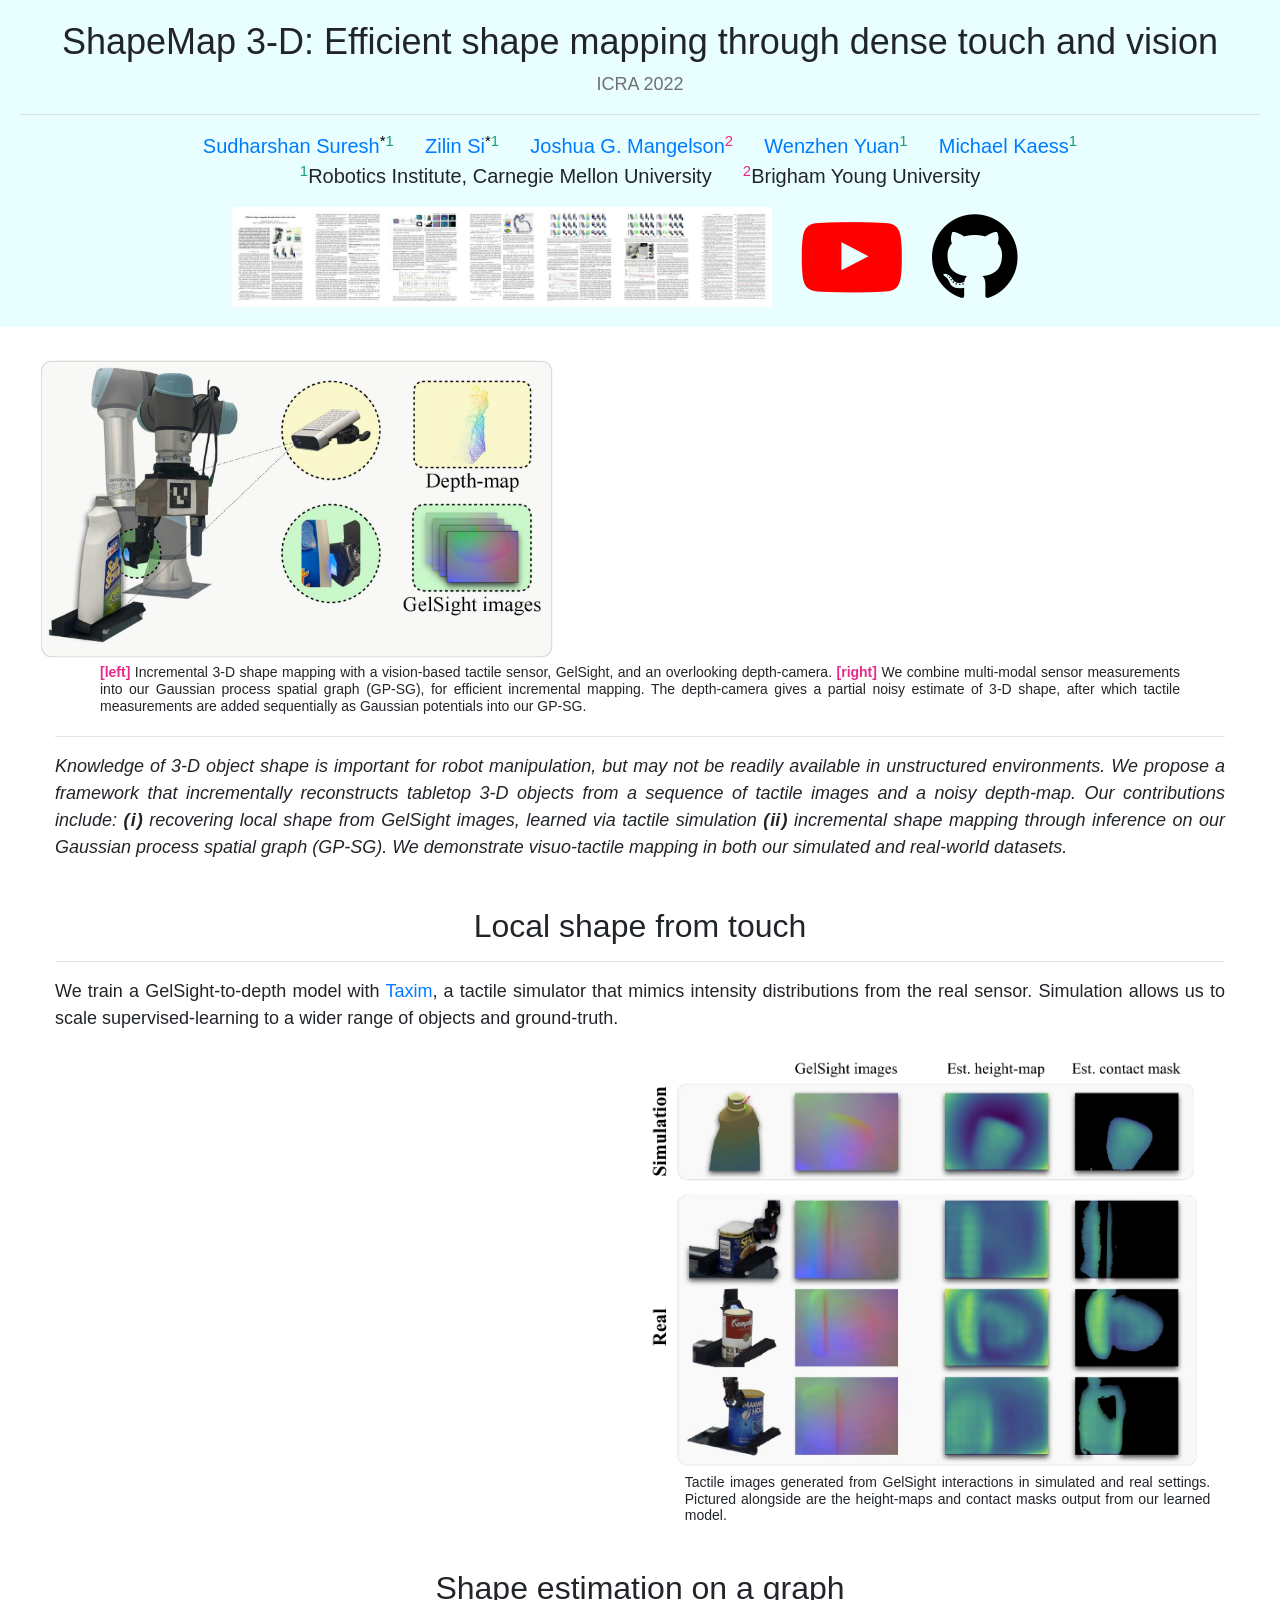
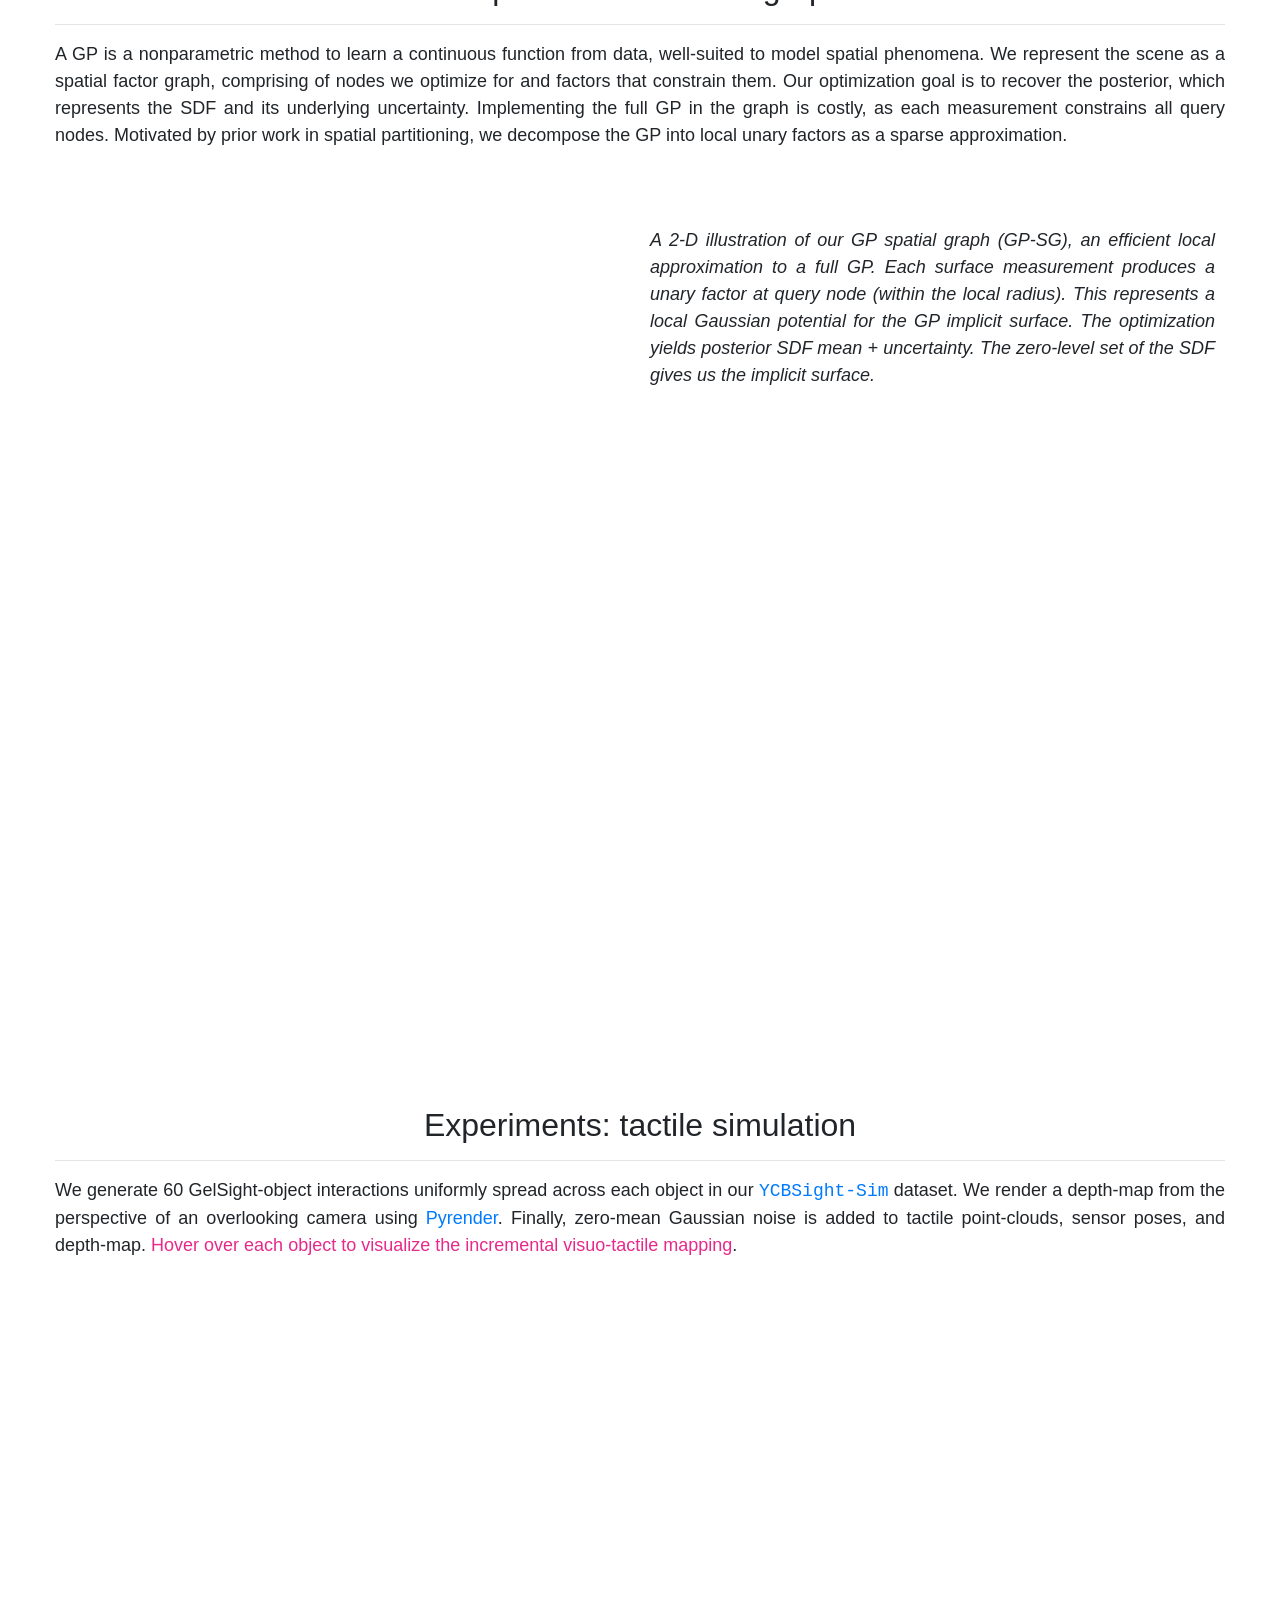
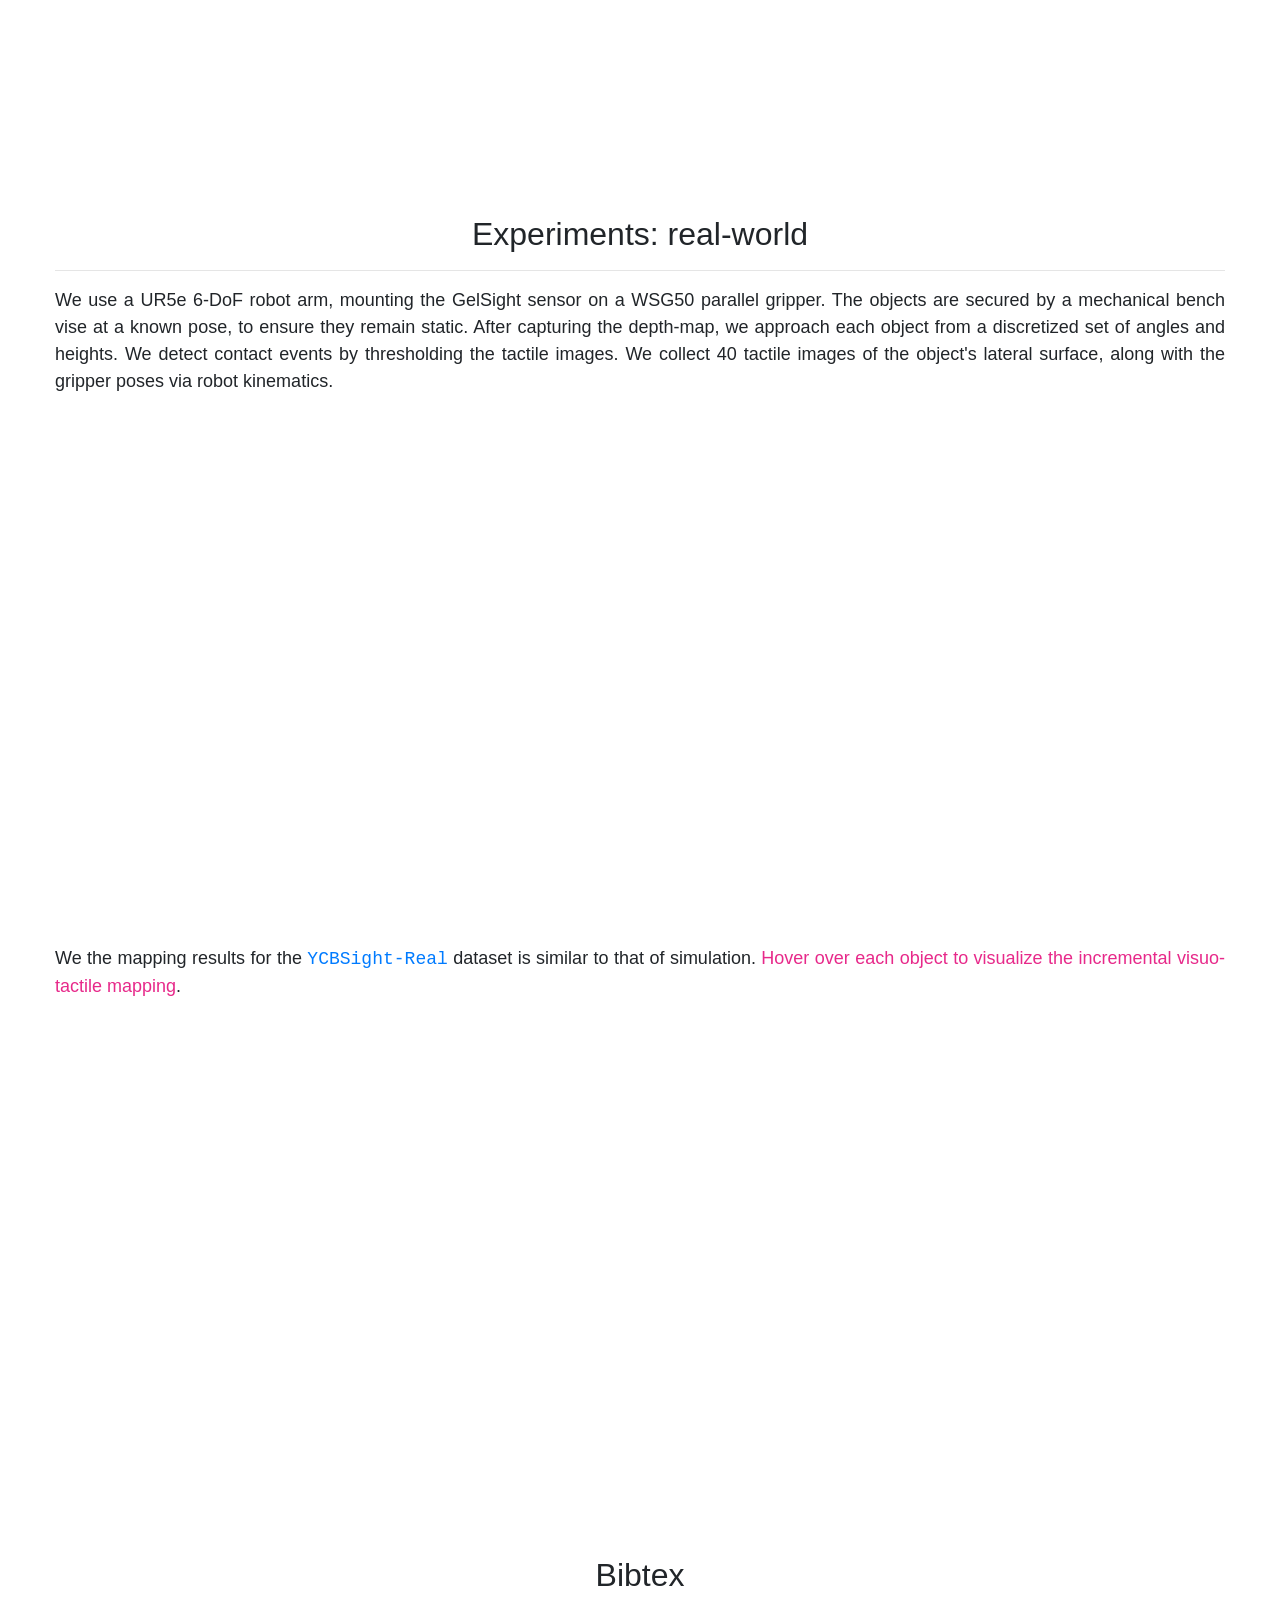
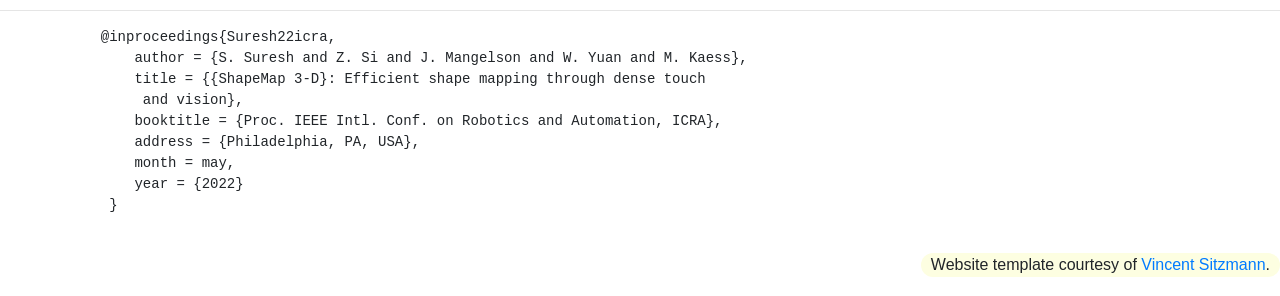
==== commit 6985c1c2: "Moved midastouch --> suddhu.github.io" ====
--- a/shape-map/index.html
+++ b/shape-map/index.html
@@ -129,6 +129,17 @@
                 </div>
             </div>
         </div>
+        
+        <br>
+
+        <div class="container">
+            <div class="row align-items-center">
+                <video width="100%" autoplay muted loop class="center">
+                    <source src="media/bunny_3d.m4v" type='video/mp4'>
+                </video>
+            </div>
+        </div>
+
     </div>
     
     <a href="#sim"></a>
